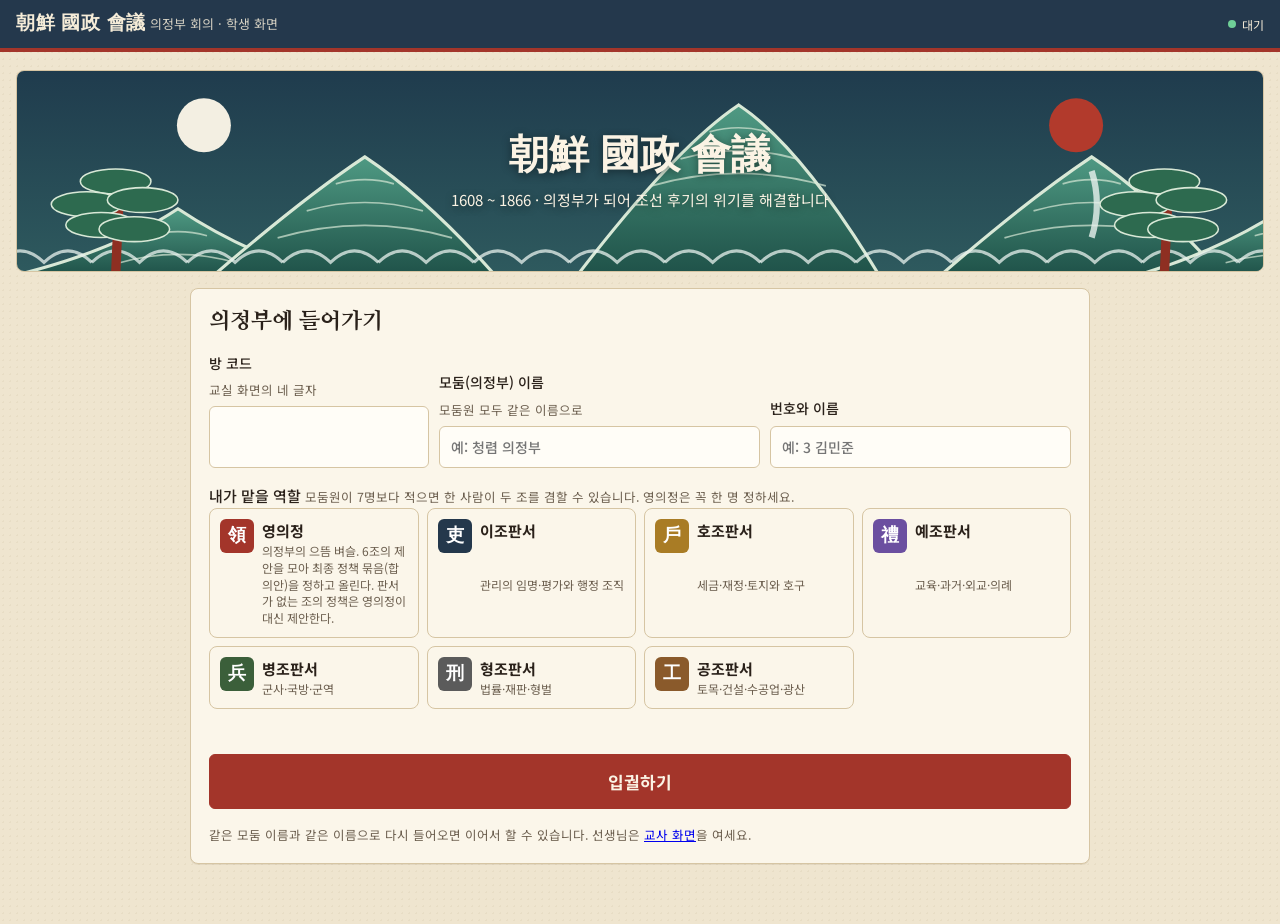
==== index.html @ bfc3daf4 "6조가 각자 정책 3개 중 하나를 고르고, 조 사이 시너지에 협력 보너스 - 사건마다 6조 × 3개 정책(126개), 조를 넘나드는 시너지·충돌 조합과 보너스 점수 - 정책 상세에" ====
<!DOCTYPE html>
<html lang="ko">
<head>
<meta charset="utf-8">
<meta name="viewport" content="width=device-width, initial-scale=1">
<title>조선 국정 회의 · 의정부</title>
<link rel="preconnect" href="https://fonts.googleapis.com">
<link rel="preconnect" href="https://fonts.gstatic.com" crossorigin>
<link href="https://fonts.googleapis.com/css2?family=Nanum+Myeongjo:wght@700;800&family=Noto+Sans+KR:wght@400;500;700&display=swap" rel="stylesheet">
<link rel="icon" href="data:,">
<link rel="stylesheet" href="style.css">
<style>
.play{display:grid; grid-template-columns:1fr 340px; gap:16px; align-items:start}
.side{display:flex; flex-direction:column; gap:14px}
.mykd{max-width:520px}
@media (max-width:980px){ .play{grid-template-columns:1fr} }
</style>
</head>
<body>
<header class="top"><div class="top-in"><div><b>朝鮮 國政 會議</b> <span class="sub">의정부 회의 · 학생 화면</span></div><div class="row"><span class="sub" id="who"></span><span class="conn" id="conn"><i></i> 대기</span></div></div></header>
<main id="app"></main>
<script src="config.js"></script>
<script src="scenarios.js"></script>
<script src="core.js"></script>
<script src="art.js"></script>
<script src="scenes.js"></script>
<script src="anim.js"></script>
<script src="infographic.js"></script>
<script src="common.js"></script>
<script src="server/server.gs.js"></script>
<script src="demo.js"></script>
<script>
const KEY='joseon-ui-v3', MIN_WHY=30, MIN_PWHY=15, MIN_REF=40;
const $app=document.getElementById('app');
let L=load(), room=null, ver=0, shown='', editing=false, timer=null, joinRoles=[];
function load(){ try{ return JSON.parse(localStorage.getItem(KEY))||{}; }catch(e){ return {}; } }
function save(){ try{ localStorage.setItem(KEY, JSON.stringify(L)); }catch(e){} }
function me(){ return room && room.teams.find(t=>t.id===L.teamId); }
function mine(){ const t=me(); return t && t.members.find(m=>m.id===L.memberId); }
function v(id){ const e=document.getElementById(id); return e?e.value:''; }
function fail(m, id){ const e=document.getElementById(id||'err'); if(e){ e.textContent=m; e.scrollIntoView({block:'center'}); } }
function uHasRole(t, r){ return t.members.some(m=>m.roles.includes(r)); }
function uCanPropose(pid){ const t=me(), m=mine(), d=pid.charAt(0); return m.roles.includes(d) || (m.roles.includes('yeong') && !uHasRole(t,d)); }
function uCanDecide(){ const t=me(), m=mine(); return m.roles.includes('yeong') || !uHasRole(t,'yeong'); }
function props(){ return (room&&room.myProps)||{}; }

/* ---------- 실시간 갱신 ---------- */
function poll(){
  clearTimeout(timer);
  if(!L.code||!L.teamId) return;
  API.state(L.code, ver, L.teamId).then(j=>{
    setConn(true);
    if(!j.ok){ if(/찾을 수 없/.test(j.error||'')){ L={}; save(); room=null; render(); } return; }
    if(j.same) return;
    room=j.room; ver=room.ver;
    if(!me()||!mine()){ L.teamId=null; save(); room=null; render(); return; }
    render();
  }).catch(()=>setConn(false)).finally(()=>{ timer=setTimeout(poll, 2500); });
}
function key(){ const t=me(), m=mine(); return [room.phase, room.turn, room.mySub?1:0, m.final?1:0, editing?1:0, m.roles.join('')].join(':'); }
function render(){
  if(!room){ shown=''; return vJoin(); }
  const t=me(), m=mine();
  document.getElementById('who').textContent = t.name+' 의정부 · '+m.name+' ('+m.roles.map(r=>roleById(r).name).join('·')+') · 방 '+room.code;
  const k=key();
  if(k===shown){ liveUpdate(); return; }
  shown=k;
  ({lobby:vLobby, deciding:vDecide, revealed:vReveal, ended:vEnd})[room.phase]();
  window.scrollTo(0,0);
  if(room.phase==='deciding') surAlert();
}
function liveUpdate(){
  const set=(id,h)=>{ const e=document.getElementById(id); if(e) e.innerHTML=h; };
  if(room.phase!=='revealed') set('live', othersHTML());
  set('mem', membersHTML());
  set('subst', subStatus());
  if(room.phase==='deciding'){ set('pols', polsHTML()); set('plist', propListHTML()); set('pack', packHTML()); updPreview(); set('surbox', surBoxHTML()); surAlert(); }
}
/* 돌발 이벤트: 처음 일어난 순간 팝업, 이후 사건 카드 아래에 대응 상자 */
function curSur(){ return room && room.phase==='deciding' && room.sur && room.sur.id ? surpriseById(room.sur.id) : null; }
function surBoxHTML(){
  const S=curSur(); if(!S) return '';
  const mine=room.mySresp, dec=uCanDecide(), o=mine&&S.options.find(x=>x.id===mine);
  return surpriseCardHTML(S,{pick:dec, chosen:mine, foot:`<p class="small" style="margin:8px 0 0">${o?'<b style="color:var(--jade)">대응 결정: '+esc(o.label)+'</b>'+(dec?' · 결과 공개 전까지 바꿀 수 있습니다.':''):dec?'<b style="color:var(--bad)">영의정이 대응을 고르세요.</b> 고르지 않으면 결과 공개 때 더 큰 피해를 입습니다.':'영의정이 대응을 정합니다. 의견을 말로 전하세요.'}</p>`});
}
function surAlert(){
  const S=curSur(); if(!S) return;
  const k=room.code+':'+room.turn; if(L.surSeen===k) return;
  L.surSeen=k; save();
  openModal(`<div class="mh"><div><small>急報</small><h2>돌발 이벤트!</h2></div><button class="x" data-close aria-label="닫기">✕</button></div>
    <div class="mbody surpop">${surpriseCardHTML(S,{pick:uCanDecide(), chosen:room.mySresp, big:true})}</div><div class="mf"><button class="btn" data-close>닫고 회의 계속하기</button></div>`);
}
function othersHTML(){ return '<div class="teams">'+room.teams.map(t=>teamCard(room,t,{me:t.id===L.teamId})).join('')+'</div>'; }
function subStatus(){ const n=room.teams.filter(t=>t.submitted).length; return `<span class="pill ${n===room.teams.length?'good':'navy'}">결정 상신 ${n}/${room.teams.length} 의정부</span>`; }
function membersHTML(){
  const t=me(), vac=ROLES.filter(r=>r.id!=='yeong'&&!uHasRole(t,r.id));
  return `<div class="stack" style="gap:6px">${t.members.map(m=>`<div class="mrow2 ${m.id===L.memberId?'me':''}">${memberLine(m)}</div>`).join('')}</div>
    ${!uHasRole(t,'yeong')?'<p class="note" style="margin:8px 0 0">영의정이 없습니다. 의정부 결정은 모둠원 누구나 상신할 수 있습니다.</p>':''}
    ${vac.length?`<p class="small muted" style="margin:8px 0 0">판서가 없는 조: ${vac.map(r=>r.dept).join(', ')} → 영의정이 대신 제안합니다.</p>`:''}`;
}
function rolePickHTML(sel, taken){
  return '<div class="rolepick">'+ROLES.map(r=>{ const tk=taken&&taken[r.id]; return `<label class="rp ${tk?'taken':''}"><input type="checkbox" value="${r.id}" data-role ${sel.includes(r.id)?'checked':''} ${tk?'disabled':''}><span><i class="r-${r.id}">${r.icon}</i><b>${r.name}</b><small>${tk?esc(tk)+' 학생이 맡음':esc(r.duty)}</small></span></label>`; }).join('')+'</div>';
}

/* ---------- 참가 ---------- */
function vJoin(){
  document.getElementById('who').textContent='';
  const q=new URLSearchParams(location.search).get('room')||'';
  joinRoles=L.roles||[];
  $app.innerHTML=`<div class="stack">
    <div class="banner">${bannerSVG(200)}<div class="over"><h1>朝鮮 國政 會議</h1><p>${ERA.period} · 의정부가 되어 조선 후기의 위기를 해결합니다</p></div></div>
    ${DEMO?'<div class="note" style="max-width:900px;margin:0 auto;width:100%"><b>체험 모드</b> · 먼저 <a href="host.html?demo=1" target="_blank" rel="noopener">교사 화면</a>을 새 탭에서 열어 방을 만든 뒤, 그 방 코드로 들어오세요. 같은 브라우저 안에서만 동작합니다.</div>':''}
    <form class="card stack" id="join" style="max-width:900px; margin:0 auto; width:100%" novalidate>
      <h2 style="font-size:22px">의정부에 들어가기</h2>
      <div class="row" style="align-items:flex-end">
        <label class="f" for="code" style="flex:0 1 220px">방 코드 <span class="hint">교실 화면의 네 글자</span><input type="text" id="code" value="${esc(L.code||q)}" maxlength="4" autocomplete="off" style="font-size:26px; letter-spacing:.3em; text-transform:uppercase; font-family:var(--display); font-weight:800"></label>
        <label class="f" for="team" style="flex:1 1 200px">모둠(의정부) 이름 <span class="hint">모둠원 모두 같은 이름으로</span><input type="text" id="team" value="${esc(L.teamName||'')}" maxlength="20" placeholder="예: 청렴 의정부" autocomplete="off"></label>
        <label class="f" for="nm" style="flex:1 1 180px">번호와 이름<input type="text" id="nm" value="${esc(L.name||'')}" maxlength="20" placeholder="예: 3 김민준" autocomplete="off"></label></div>
      <div class="f"><b style="font-weight:500">내가 맡을 역할 <span class="hint">모둠원이 7명보다 적으면 한 사람이 두 조를 겸할 수 있습니다. 영의정은 꼭 한 명 정하세요.</span></b>${rolePickHTML(joinRoles)}</div>
      <div class="err" id="err"></div>
      <button class="btn primary big" type="submit">입궐하기</button>
      <p class="hint" style="margin:0">같은 모둠 이름과 같은 이름으로 다시 들어오면 이어서 할 수 있습니다. 선생님은 <a href="host.html">교사 화면</a>을 여세요.</p>
    </form></div>`;
}

/* ---------- 대기실 ---------- */
function vLobby(){
  const t=me(), m=mine(), taken={};
  t.members.forEach(x=>{ if(x.id!==m.id) x.roles.forEach(r=>taken[r]=x.name); });
  $app.innerHTML=`<div class="stack">
    <div class="banner">${bannerSVG(170)}<div class="over"><div class="eyebrow" style="color:#f3d9a0">${ERA.period}</div><h1>${esc(ERA.title)}</h1></div></div>
    <div class="play"><div class="stack">
      <div class="card stack"><div class="row between"><h2 style="font-size:20px">우리가 맡은 나라</h2><span class="pill navy">선생님이 첫 사건을 열 때까지 기다리세요</span></div>
        <p style="margin:0; font-size:16px; line-height:1.8">${esc(ERA.lead)}</p>
        <div class="mykd">${kingdomSVG(t.st)}</div></div>
      <div class="card stack"><h3 style="font-size:18px">회의 방식</h3>
        <ol style="margin:0; padding-left:20px; line-height:1.9">
          <li>사건이 열리면 각 판서는 <b>자기 조의 정책 3개 중 하나</b>를 고릅니다. 고를 때 <b>근거</b>와 <b>비슷한 현대 정책</b>을 씁니다.</li>
          <li>여러 조의 정책이 맞물리면 <b>시너지</b>가 나서 <b>협력 보너스 점수</b>를 받고, 서로 부딪히면 점수를 잃습니다. 🔗 표시를 보고 다른 조와 상의하세요.</li>
          <li>영의정은 6조의 결정을 살피고 근거를 써서 <b>상신</b>합니다. 6조가 모두 정책을 내면 전원 참여 보너스가 있습니다.</li>
          <li>몇 해 뒤에 나타나는 효과와 회의 중 갑자기 일어나는 <b>돌발 이벤트</b>도 있습니다.</li>
          <li>결과가 공개되면 실제 역사에서 시행한 정책과, 우리가 쓴 현대 정책에 대한 해설을 비교합니다.</li></ol></div>
      <div class="card stack"><h3 style="font-size:18px">내 역할 바꾸기 <span class="small muted" style="font-family:var(--body)">첫 사건 전까지</span></h3>
        ${rolePickHTML(m.roles, taken)}<div class="row"><button class="btn jade" data-act="roles">역할 저장</button><span class="small" id="rs"></span></div></div>
    </div>
    <div class="side"><div class="card"><h3 style="font-size:16px;margin-bottom:8px">우리 의정부 · ${esc(t.name)}</h3><div id="mem">${membersHTML()}</div></div><div class="card">${gaugesHTML(t.st)}</div></div></div>
    <div class="card stack"><h3 style="font-size:18px">입궐한 의정부</h3><div id="live">${othersHTML()}</div></div></div>`;
}

/* ---------- 결정 ---------- */
function draft(){
  if(!L.draft || L.draft.turn!==room.turn || L.draft.code!==room.code) L.draft={code:room.code, turn:room.turn, adopt:[], why:''};
  L.draft.adopt=Object.keys(props());   // 각 조가 고른 정책 = 의정부의 결정
  return L.draft;
}
function headHTML(){
  const turn=curTurn(room);
  return `<div class="row between" style="margin-bottom:12px"><div class="steps">${ERA.turns.map((_,i)=>`<i class="${i<room.turn?'d':i===room.turn?'n':''}"></i>`).join('')}</div><span id="subst">${subStatus()}</span></div>
    <div class="card evscene">${eventScene(turn.art, turn.war)}<div><div class="yr">${turn.year}년 · ${esc(turn.reign)} · 사건 ${room.turn+1}/${ERA.turns.length}</div><h2>${esc(turn.title)}</h2><p>${esc(turn.text)}</p>${turn.war?'<p style="margin-top:8px"><span class="pill bad">전쟁 · 쌓아 둔 국방력이 피해를 좌우합니다</span></p>':''}</div></div>
    <div id="surbox" style="margin-top:12px">${surBoxHTML()}</div>`;
}
function polState(pid){ return props()[pid]?'adopt':''; }
function chosenOf(dept){ return Object.keys(props()).find(x=>x.charAt(0)===dept); }
function polsHTML(){
  const turn=curTurn(room), P=props();
  const groups=ROLES.filter(r=>r.id!=='yeong').map(r=>({r, list:turn.policies.filter(p=>p.id.charAt(0)===r.id)})).filter(g=>g.list.length);
  return groups.map(g=>`<div class="dept ${uCanPropose(g.list[0].id)?'mine':''}"><div class="dh"><i class="r-${g.r.id}">${g.r.icon}</i><b>${g.r.dept}</b><span class="small muted">${esc(g.r.duty)}</span>${uCanPropose(g.list[0].id)?'<span class="pill jade">내가 고름</span>':''}${chosenOf(g.r.id)?'':'<span class="pill">아직 고르지 않음</span>'}</div>
    <div class="pols">${g.list.map(p=>policyHTML(turn,p,{state:polState(p.id), by:P[p.id]&&P[p.id].name})).join('')}</div></div>`).join('');
}
function propListHTML(){
  const turn=curTurn(room), P=props(), ids=Object.keys(P);
  if(!ids.length) return '<p class="muted small" style="margin:0">아직 고른 조가 없습니다. 판서는 자기 조의 정책 3개 중 하나를 눌러 고르세요.</p>';
  return ids.map(id=>{ const p=policyOf(turn,id), pr=P[id]; return `<div class="prop"><div class="row between"><b>${esc(p.name)}</b><span class="small muted">${esc(pr.name)} · ${esc(pr.role)}</span></div>
    <p>${esc(pr.why)}</p><p class="small"><b>비슷한 현대 정책</b> ${esc(pr.modern)}</p></div>`; }).join('');
}
function packHTML(){
  const turn=curTurn(room), P=props();
  const rows=ROLES.filter(r=>r.id!=='yeong').map(r=>{ const id=chosenOf(r.id), p=id&&policyOf(turn,id), hint=id?synergyPartners(turn,id):[];
    return `<div class="slot ${id?'on':''}"><i class="r-${r.id}">${r.icon}</i><b>${r.dept}</b><span>${id?esc(p.name):'보류(아직 고르지 않음)'}</span>${id?`<em class="small muted">${esc(P[id].name)}</em>`:''}${hint.length?`<span class="hintsyn" title="이 정책은 이 조들과 손발이 맞으면 시너지가 날 수 있습니다">🔗 ${hint.join('·')}</span>`:''}</div>`; }).join('');
  const n=Object.keys(P).length;
  return `<div class="slots">${rows}</div>
    <div class="small" style="margin-top:6px"><b>${n}/6</b> 조 결정${n===6?' · <b style="color:var(--jade)">6조 전원 참여 보너스 +'+FULL_BONUS+'</b>':''} · 예상 방향 ${effList(packEffect(turn,Object.keys(P)))||'-'}</div>
    <p class="hint" style="margin:4px 0 0">🔗는 그 정책과 시너지가 날 수 있는 조입니다. 어떤 정책끼리 맞물리는지는 결과 공개 때 드러납니다. 시너지가 나면 <b>협력 보너스 점수</b>를 받고, 서로 부딪히면 점수를 잃습니다.</p>`;
}
function vDecide(){
  const t=me(), turn=curTurn(room);
  if(room.mySub && !editing){
    const s=room.mySub;
    $app.innerHTML=`${headHTML()}<div class="play" style="margin-top:16px"><div class="stack">
      <div class="card stack" style="text-align:center; align-items:center"><span class="stamp pop" style="position:static; transform:rotate(-6deg); font-size:26px; padding:6px 18px">裁可</span>
        <h2 style="font-size:22px">의정부의 결정을 상신했습니다</h2>
        <div class="chips" style="justify-content:center">${s.adopt.map(a=>`<span class="cchip">${esc(policyOf(turn,a.id).name)}</span>`).join('')}</div>
        <p class="small muted" style="margin:0; max-width:60ch">${esc(s.why)}</p><p class="small muted" style="margin:0">상신: ${esc(s.by)} · 판서가 정책을 바꾸면 영의정이 다시 상신해야 합니다.</p>
        ${uCanDecide()?'<button class="btn" data-act="edit">결정 고치기</button>':''}</div>
      <div class="card stack"><h3 style="font-size:17px">우리 의정부의 제안</h3><div id="plist">${propListHTML()}</div></div>
      <div class="card"><h3 style="font-size:17px; margin-bottom:10px">다른 의정부</h3><div id="live">${othersHTML()}</div></div></div>
      <div class="side"><div class="card">${kingdomSVG(t.st)}<div style="margin-top:10px">${gaugesHTML(t.st)}</div></div><div class="card"><h3 style="font-size:16px;margin-bottom:8px">우리 의정부</h3><div id="mem">${membersHTML()}</div></div></div></div>`;
    return;
  }
  const d=draft();
  $app.innerHTML=`${headHTML()}
  <div class="card stack" style="margin-top:14px"><div class="row between"><h3 style="font-size:19px">6조의 정책</h3><span class="small muted">각 조는 정책 3개 중 하나를 고릅니다 · 정책을 누르면 자세히 볼 수 있습니다 · ▲▼는 즉시 효과의 방향</span></div>
    <div id="pols">${polsHTML()}</div></div>
  <div class="play" style="margin-top:14px"><div class="stack">
    ${uCanDecide()?`<form class="card stack yeong" id="act" novalidate><h3 style="font-size:19px"><i class="r-yeong rico">領</i> 6조의 결정 · 영의정 상신</h3>
      <div id="pack">${packHTML()}</div>
      <label class="f" for="why">의정부 결정 근거 <span class="hint">6조의 정책이 어떻게 서로 맞물리는지, 무엇을 얻고 무엇을 감수하는지 (${MIN_WHY}자 이상)</span><textarea id="why" maxlength="400">${esc(d.why)}</textarea><span class="hint" id="cnt">${d.why.trim().length}자</span></label>
      <div class="err" id="err"></div><button class="btn primary big" type="submit">의정부 결정 상신</button></form>`
      :`<div class="card stack"><h3 style="font-size:17px">6조의 결정</h3><div id="pack">${packHTML()}</div><p class="small muted" style="margin:0">모든 조가 고르면 영의정이 상신합니다.</p></div>`}
    <div class="card stack"><h3 style="font-size:17px">각 조가 고른 정책과 근거</h3><div id="plist">${propListHTML()}</div></div>
    <div class="card"><h3 style="font-size:17px; margin-bottom:10px">다른 의정부</h3><div id="live">${othersHTML()}</div></div></div>
  <div class="side">
    <div class="card"><h3 style="font-size:16px; margin-bottom:8px">우리 나라</h3>${kingdomSVG(t.st)}<div style="margin-top:10px" id="gg">${gaugesHTML(t.st, uCanDecide()?packEffect(turn,Object.keys(props())):null)}</div>
      ${uCanDecide()?'<p class="hint" style="margin:8px 0 0">빗금과 ▲▼는 6조 결정의 즉시 효과 방향입니다(크기·시너지·지연 효과는 숨김).</p>':''}</div>
    <div class="card"><h3 style="font-size:16px;margin-bottom:8px">우리 의정부</h3><div id="mem">${membersHTML()}</div></div></div></div>`;
}
function updPreview(){ const gg=document.getElementById('gg'); if(gg&&uCanDecide()) gg.innerHTML=gaugesHTML(me().st, packEffect(curTurn(room),Object.keys(props()))); }
function polModal(pid){
  const turn=curTurn(room), p=policyOf(turn,pid), d=deptOf(pid), pr=props()[pid], m=mine();
  const mineProp=pr&&pr.by===m.id, can=uCanPropose(pid)&&(!pr||mineProp), dec=uCanDecide();
  const other=chosenOf(pid.charAt(0)), partners=synergyPartners(turn,pid);
  let body='', foot='';
  if(pr && !mineProp) body=`<div class="sec2"><h4>${esc(pr.name)} 학생(${esc(pr.role)})의 제안</h4><p>${esc(pr.why)}</p><p><b>비슷한 현대 정책</b> ${esc(pr.modern)}</p></div>`;
  if(can){
    body+=`<form class="stack" id="pform" novalidate style="gap:10px">
      <label class="f" for="pwhy">제안 근거 <span class="hint">이 사건에 왜 이 정책이 필요한지, 부작용은 무엇인지 (${MIN_PWHY}자 이상)</span><textarea id="pwhy" maxlength="250" style="min-height:90px">${esc(pr?pr.why:(L.pd&&L.pd[pid]&&L.pd[pid].why)||'')}</textarea></label>
      <label class="f" for="pmod">비슷한 현대 정책 <span class="hint">오늘날의 어떤 정책·제도와 닮았나요? 통합사회에서 배운 개념을 떠올려 보세요</span><input type="text" id="pmod" maxlength="80" value="${esc(pr?pr.modern:(L.pd&&L.pd[pid]&&L.pd[pid].modern)||'')}" placeholder="예: 누진세, 규제 완화, 국민 청원"></label>
      <div class="err" id="perr"></div></form>`;
    if(other&&other!==pid) body=`<p class="note" style="margin:0 0 8px">지금 ${esc(d.dept)}는 「${esc(policyOf(turn,other).name)}」을(를) 골랐습니다. 이 정책으로 정하면 바뀝니다.</p>`+body;
    foot=(mineProp?'<button class="btn" data-unprop="'+pid+'">선택 취소(보류)</button>':'<button class="btn" data-close>닫기</button>')+`<button class="btn primary" data-prop="${pid}">${mineProp?'근거 고치기':'우리 조 정책으로 정하기'}</button>`;
  } else {
    if(!pr) body+=`<p class="note" style="margin:0">${esc(josa(d.name,'이가'))+' 고르는 정책입니다.'+(uHasRole(me(),d.id)?' 의견이 있으면 말로 전하세요.':' 판서가 없으면 영의정이 대신 고릅니다.')}</p>`;
    foot='<button class="btn" data-close>닫기</button>';
  }
  if(dec && pr && !mineProp) foot=`<button class="btn" data-unprop="${pid}" style="margin-right:auto">다시 생각해 보라고 돌려보내기</button>`+foot;
  openModal(`<div class="mh"><div><small><i class="dico r-${d.id}">${d.icon}</i> ${esc(d.dept)} 정책</small><h2>${esc(p.name)}</h2></div><button class="x" data-close aria-label="닫기">✕</button></div>
    <div class="mbody"><div class="sec2"><h4>어떤 정책인가요</h4><p>${esc(p.desc)}</p></div>
      <div class="sec2"><h4>예상되는 즉시 효과</h4><div class="tags">${effList(p.eff)}${p.later?'<span class="tag">몇 해 뒤 추가 효과 있음</span>':''}</div><p class="hint" style="margin-top:4px">방향만 공개됩니다.</p></div>
      ${partners.length?`<div class="sec2"><h4>🔗 시너지 가능성</h4><p>이 정책은 <b>${partners.map(esc).join('·')}</b>의 정책과 손발이 맞으면 시너지가 날 수 있습니다. 해당 조의 판서와 상의해 보세요.</p></div>`:''}
      ${body}</div><div class="mf">${foot}</div>`);
}

/* ---------- 결과 공개 ---------- */
function vReveal(){
  const t=me(), turn=curTurn(room), l=t.log.find(x=>x.t===room.turn);
  const prev=prevStats(t), r=rankOf(room,t.id);
  const notes = l ? l.notes.map((n,i)=>`<div class="note ${n.type}" data-at="${3000+i*350}">${n.type==='later'?'뒤늦게 나타난 효과: ':n.type==='combo'?'정책 조합 효과: ':n.type==='clash'?'정책 충돌: ':''}${esc(n.text)}</div>`).join('') : '';
  const at=3400+(l?l.notes.length:0)*350;
  const mods = l&&l.adopt.length ? `<div class="card stack"><h3 style="font-size:18px">우리가 시행한 정책과 현대 정책</h3><p class="small muted" style="margin:0">왼쪽은 우리 의정부가 쓴 비슷한 현대 정책, 오른쪽은 해설입니다. 같은 점과 다른 점을 찾아보세요.</p>
    ${l.adopt.map((a,i)=>modernHTML(turn,a,{at:at+i*300})).join('')}</div>` : '';
  const tRank=at+300*(l?l.adopt.length:0)+600, tDist=tRank+3600, tReal=tDist+1500;
  const rec = l ? (l.adopt.length ? `${turn.year}년(${esc(turn.reign)}), 「${esc(turn.title)}」에 대하여 ${esc(t.name)} 의정부는 <b>${l.adopt.map(a=>esc(policyOf(turn,a.id).name)).join(', ')}</b>을(를) 함께 시행하였다.`
    : `${turn.year}년, 「${esc(turn.title)}」에 대하여 ${esc(t.name)} 의정부는 끝내 <b>아무 정책도 내지 못하였다</b>.`) : '';
  $app.innerHTML=`<div class="stack" id="rv"><button class="skip" data-act="skip">건너뛰기 ▶▶</button>
    <div class="card stack"><div class="row between"><div class="eyebrow">${turn.year}년 실록</div><span class="pill navy" data-at="${tRank}">현재 ${r}위 · ${t.score}점</span></div>
      ${l?`<div class="rec" data-at="0" data-fx="type">${rec}</div>
      <div class="deltas">${SKEYS.map((k,i)=>`<div class="dl" data-at="${1700+i*160}" data-fx="count" data-to="${l.delta[k]}"><div class="k">${STATS[k].name}</div><div class="n z">±0</div><div class="small muted num">${Math.round(t.st[k])}</div></div>`).join('')}</div>
      ${notes}`:'<p class="muted">이번 사건에는 참여하지 않았습니다.</p>'}</div>
    <div class="play"><div class="card stack"><h3 style="font-size:17px">우리 나라의 변화</h3>
        <div class="kgrid"><div class="kswap" data-at="2300" data-fx="swap"><div class="k-old">${kingdomSVG(prev)}</div><div class="k-new">${kingdomSVG(t.st)}</div></div>
        <div data-at="2300" data-fx="bars">${gaugesFromTo(prev, t.st)}</div></div></div>
      <div class="side"><div class="card"><h3 style="font-size:16px; margin-bottom:10px">순위</h3><div data-at="${tRank}" data-fx="rank">${lbAnimHTML(room,t.id,room.turn)}</div></div></div></div>
    <div class="card stack" data-at="${at}"><h3 style="font-size:18px">6조의 협력 성적</h3>${myBonusHTML(turn, l)}${synergyHTML(room, room.turn, t.id)}</div>
    <div class="card">${infographicHTML(room, room.turn, t.id, {at:tRank+400})}</div>
    ${mods}
    <div class="card stack"><h3 style="font-size:18px">의정부들의 선택과 실제 역사</h3>
      <div data-at="${tDist}" data-fx="chips">${distAnimHTML(room, room.turn, t.id)}</div>
      ${realFlipHTML(turn, l?l.matches:0, tReal, false)}</div>
    <div class="card"><h3 style="font-size:17px; margin-bottom:10px">각 나라의 모습</h3><div id="live">${othersHTML()}</div>
      <p class="small muted" style="margin:10px 0 0">${room.turn+1>=ERA.turns.length?'선생님이 최종 결과를 열면 회의가 마무리됩니다.':'선생님이 다음 사건을 열 때까지 결과를 함께 살펴보세요.'}</p></div></div>`;
  runStages(document.getElementById('rv'));
}

/* ---------- 최종 ---------- */
function reportText(){
  const t=me(), m=mine(), R=[];
  R.push('[조선 국정 회의 · 의정부 보고서]'); R.push('방: '+room.code+' / 의정부: '+t.name+' / 이름: '+m.name+' ('+m.roles.map(x=>roleById(x).name).join('·')+')');
  R.push('점수: '+t.score+'점 ('+rankOf(room,t.id)+'위/'+room.teams.length+') / 실제 역사와 같은 정책: '+t.matches+'개');
  R.push('최종 지표: '+SKEYS.map(k=>STATS[k].name+' '+Math.round(t.st[k])).join(', '));
  R.push(''); R.push('■ 사건별 시행 정책');
  t.log.forEach(l=>{ const turn=ERA.turns[l.t]; R.push(l.year+'년 '+turn.title+' | 우리: '+(l.adopt.map(a=>policyOf(turn,a.id).name).join(', ')||'없음')+' | 실제: '+turn.real.ids.map(id=>policyOf(turn,id).name).join(', '));
    l.adopt.forEach(a=>R.push('   · '+policyOf(turn,a.id).name+' ≒ (우리) '+a.modern+' / (해설) '+policyOf(turn,a.id).modern.name)); });
  R.push(''); R.push('■ 성찰'); R.push('1) '+(L.ref&&L.ref.a||'')); R.push('2) '+(L.ref&&L.ref.b||'')); R.push('3) '+(L.ref&&L.ref.c||''));
  return R.join('\n');
}
function vEnd(){
  const t=me(), m=mine(), r=rankOf(room,t.id); L.ref=L.ref||{a:'',b:'',c:''};
  const cmp=t.log.map(l=>{ const turn=ERA.turns[l.t]; return `<tr><td class="num">${l.year}</td><td>${esc(turn.title)}</td><td>${l.adopt.map(a=>`<span class="${turn.real.ids.includes(a.id)?'hit':''}">${esc(policyOf(turn,a.id).name)}</span>`).join(', ')||'<span class="muted">없음</span>'}</td><td>${turn.real.ids.map(id=>esc(policyOf(turn,id).name)).join(', ')}</td><td class="num">${l.matches}</td></tr>`; }).join('');
  const mods=t.log.flatMap(l=>l.adopt.filter(a=>a.by===m.name).map(a=>{ const turn=ERA.turns[l.t], p=policyOf(turn,a.id); return `<tr><td>${esc(p.name)}</td><td>${esc(a.modern)}</td><td>${esc(p.modern.name)}</td></tr>`; })).join('');
  $app.innerHTML=`<div class="stack">
    <div class="banner">${bannerSVG(150)}<div class="over"><div class="eyebrow" style="color:#f3d9a0">${ERA.period} 회의 종료</div><h1>${esc(t.name)} 의정부 · ${r}위 · ${t.score}점</h1></div></div>
    <div class="play"><div class="stack">
      <div class="card stack">${t.lateNotes.length?`<div class="note">후대에 나타난 효과: ${t.lateNotes.map(esc).join(' ')}</div>`:''}
        <div class="mykd">${kingdomSVG(t.st)}</div>
        <h3 style="font-size:16px">우리 의정부의 정책과 실제 역사 (같은 정책 ${t.matches}개)</h3>
        <div class="tw"><table class="t"><thead><tr><th>연도</th><th>사건</th><th>우리 의정부</th><th>실제 역사</th><th>일치</th></tr></thead><tbody>${cmp}</tbody></table></div>
        ${mods?`<h3 style="font-size:16px">내가 제안해 시행된 정책과 현대 정책</h3><div class="tw"><table class="t"><thead><tr><th>조선의 정책</th><th>내가 쓴 현대 정책</th><th>해설</th></tr></thead><tbody>${mods}</tbody></table></div>`:''}</div>
      ${m.final?`<div class="card stack"><h3 style="font-size:18px">제출 완료</h3><p class="small muted" style="margin:0">성찰이 선생님께 제출되었습니다.</p>
        <div class="row"><button class="btn" data-act="copy">보고서 텍스트 복사</button><span class="small" id="copied" role="status"></span></div><textarea class="copybox" id="copybox" readonly hidden>${esc(reportText())}</textarea></div>`
      :`<form class="card stack" id="fin" novalidate><h3 style="font-size:18px">나의 성찰 <span class="small muted" style="font-family:var(--body)">각자 씁니다</span></h3>
        <label class="f" for="r1">1. 내가 맡은 조(영의정은 의정부 전체)의 결정 가운데 가장 중요했던 것은 무엇인가요? 그 결과를 실제 역사와 비교해 보세요. <span class="hint">${MIN_REF}자 이상</span><textarea id="r1">${esc(L.ref.a)}</textarea></label>
        <label class="f" for="r2">2. 우리가 시행한 조선의 정책 하나를 골라, 비슷한 현대 정책과 같은 점과 다른 점을 설명해 보세요. <span class="hint">${MIN_REF}자 이상</span><textarea id="r2">${esc(L.ref.b)}</textarea></label>
        <label class="f" for="r3">3. 의정부 회의에서 의견이 갈렸던 순간은 언제였고, 어떻게 합의했나요? <span class="hint">${MIN_REF}자 이상</span><textarea id="r3">${esc(L.ref.c)}</textarea></label>
        <div class="err" id="err"></div><button class="btn primary big" type="submit">선생님께 제출하기</button></form>`}
    </div>
    <div class="side"><div class="card">${gaugesHTML(t.st)}</div><div class="card"><h3 style="font-size:16px; margin-bottom:10px">최종 순위</h3>${leaderboardHTML(room,t.id)}</div><div class="card"><h3 style="font-size:16px;margin-bottom:8px">우리 의정부</h3><div id="mem">${membersHTML()}</div></div></div></div>
    <div class="card"><h3 style="font-size:17px; margin-bottom:10px">각 나라의 최종 모습</h3><div id="live">${othersHTML()}</div></div></div>`;
}

/* ---------- 이벤트 ---------- */
function rolesChecked(scope){ return Array.from((scope||document).querySelectorAll('input[data-role]:checked')).map(x=>x.value); }
document.addEventListener('submit', e=>{
  e.preventDefault();
  const f=e.target, btn=f.querySelector('button[type=submit]');
  if(f.id==='join'){
    const code=v('code').trim().toUpperCase(), team=v('team').trim(), name=v('nm').trim(), roles=rolesChecked(f);
    if(code.length!==4) return fail('방 코드 네 글자를 입력하세요.');
    if(!team) return fail('모둠 이름을 입력하세요.'); if(!name) return fail('번호와 이름을 입력하세요.');
    if(!roles.length) return fail('맡을 역할을 하나 이상 고르세요.');
    btn.disabled=true;
    API.post({action:'join', code, team, name, roles}).then(j=>{
      if(!j.ok){ btn.disabled=false; return fail(j.error); }
      L={code, teamId:j.teamId, memberId:j.memberId, teamName:team, name, roles}; save(); ver=0; poll();
    }).catch(()=>{ btn.disabled=false; fail('서버에 연결하지 못했습니다. 인터넷 연결을 확인하세요.'); });
  }
  if(f.id==='act'){
    const d=L.draft; d.why=v('why'); save();
    if(!Object.keys(props()).length) return fail('정책을 고른 조가 아직 없습니다.');
    if(d.why.trim().length<MIN_WHY) return fail('의정부 결정 근거를 '+MIN_WHY+'자 이상 쓰세요. 지금 '+d.why.trim().length+'자입니다.');
    btn.disabled=true; btn.textContent='상신하는 중…';
    API.post({action:'submit', code:L.code, teamId:L.teamId, memberId:L.memberId, turn:room.turn, why:d.why.trim()}).then(j=>{
      if(!j.ok){ btn.disabled=false; btn.textContent='의정부 결정 상신'; return fail(j.error); }
      editing=false; ver=0; poll();
    }).catch(()=>{ btn.disabled=false; btn.textContent='의정부 결정 상신'; fail('전송하지 못했습니다. 다시 눌러 주세요.'); });
  }
  if(f.id==='fin'){
    L.ref={a:v('r1'),b:v('r2'),c:v('r3')}; save();
    if([L.ref.a,L.ref.b,L.ref.c].some(x=>x.trim().length<MIN_REF)) return fail('세 질문에 각각 '+MIN_REF+'자 이상 답하세요.');
    btn.disabled=true;
    API.post({action:'final', code:L.code, teamId:L.teamId, memberId:L.memberId, ref1:L.ref.a, ref2:L.ref.b, ref3:L.ref.c}).then(j=>{ if(!j.ok){ btn.disabled=false; return fail(j.error); } ver=0; poll(); })
      .catch(()=>{ btn.disabled=false; fail('전송하지 못했습니다. 다시 눌러 주세요.'); });
  }
});
document.addEventListener('input', e=>{
  if(e.target.id==='why' && L.draft){ L.draft.why=e.target.value; save(); const c=document.getElementById('cnt'); if(c) c.textContent=e.target.value.trim().length+'자'; }
  if((e.target.id==='pwhy'||e.target.id==='pmod')){ const pid=document.querySelector('[data-prop]'); if(!pid) return; const k=pid.dataset.prop; L.pd=L.pd||{}; L.pd[k]={why:v('pwhy'), modern:v('pmod')}; save(); }
});
function after(j, errId){ if(!j.ok){ fail(j.error, errId); return false; } ver=0; poll(); return true; }
document.addEventListener('click', e=>{
  const t=e.target.closest('[data-pol],[data-act],[data-prop],[data-unprop],[data-adopt],[data-unadopt],[data-sresp]'); if(!t||t.disabled) return;
  if(t.dataset.pol){ polModal(t.dataset.pol); return; }
  if(t.dataset.sresp){ const ch=t.dataset.sresp; document.querySelectorAll('[data-sresp]').forEach(b=>b.disabled=true);
    API.post({action:'respond', code:L.code, teamId:L.teamId, memberId:L.memberId, choice:ch}).then(j=>{ if(!j.ok){ alert(j.error); document.querySelectorAll('[data-sresp]').forEach(b=>b.disabled=false); return; } room.mySresp=ch; closeModal(); ver=0; poll(); }); return; }
  if(t.dataset.prop){ const pid=t.dataset.prop, why=v('pwhy').trim(), modern=v('pmod').trim();
    if(why.length<MIN_PWHY) return fail('제안 근거를 '+MIN_PWHY+'자 이상 쓰세요.','perr');
    if(modern.length<2) return fail('비슷한 현대 정책을 쓰세요.','perr');
    t.disabled=true; API.post({action:'propose', code:L.code, teamId:L.teamId, memberId:L.memberId, turn:room.turn, pid, why, modern})
      .then(j=>{ t.disabled=false; if(after(j,'perr')){ if(L.pd) delete L.pd[pid]; save(); closeModal(); } }).catch(()=>{ t.disabled=false; fail('전송하지 못했습니다.','perr'); }); return; }
  if(t.dataset.unprop){ const pid=t.dataset.unprop; t.disabled=true;
    API.post({action:'unpropose', code:L.code, teamId:L.teamId, memberId:L.memberId, turn:room.turn, pid}).then(j=>{ if(after(j,'perr')){ if(L.draft) L.draft.adopt=L.draft.adopt.filter(x=>x!==pid); save(); closeModal(); } else t.disabled=false; }); return; }
  const a=t.dataset.act;
  if(a==='skip'){ const rv=document.getElementById('rv'); if(rv) skipStages(rv); return; }
  if(a==='edit'){ t.disabled=true; API.post({action:'retract', code:L.code, teamId:L.teamId, memberId:L.memberId}).then(j=>{ if(j.ok){ const s=room.mySub; draft(); if(s){ L.draft.adopt=s.adopt.map(x=>x.id); L.draft.why=s.why; save(); } } after(j); }); return; }
  if(a==='roles'){ const roles=rolesChecked(t.closest('.card')), rs=document.getElementById('rs'); t.disabled=true;
    API.post({action:'roles', code:L.code, teamId:L.teamId, memberId:L.memberId, roles}).then(j=>{ t.disabled=false; rs.textContent=j.ok?'저장됨':j.error; if(j.ok){ L.roles=roles; save(); ver=0; poll(); } }).catch(()=>{ t.disabled=false; rs.textContent='저장 실패'; }); return; }
  if(a==='copy'){ const m=document.getElementById('copied'), fb=()=>{ const b=document.getElementById('copybox'); b.hidden=false; b.select(); m.textContent='상자 내용을 직접 복사하세요.'; };
    try{ navigator.clipboard.writeText(reportText()).then(()=>{ m.textContent='복사했습니다.'; }, fb); }catch(err){ fb(); } return; }
});
render(); poll();
</script>
</body>
</html>
---- style.css ----
/* 조선 국정 회의 공통 스타일 — 한지 바탕, 단청 빨강·청록, 먹색 */
:root{
  --paper:#efe5cf; --card:#fbf6ea; --ink:#2a211a; --muted:#6c5f4f; --line:#d6c5a3;
  --red:#a3352a; --red-soft:#f3dcd4; --navy:#24384c; --jade:#2f6b5e; --jade-soft:#dcebe4; --gold:#a97c25; --gold-soft:#f4e6c4;
  --good:#2c7a4c; --bad:#b0392d;
  --display:'Nanum Myeongjo','Batang',serif; --body:'Noto Sans KR','Apple SD Gothic Neo','Malgun Gothic',sans-serif;
  color-scheme:light;
}
*{box-sizing:border-box}
html,body{margin:0}
body{background:var(--paper); color:var(--ink); font-family:var(--body); font-size:15px; line-height:1.6;
  background-image:radial-gradient(rgba(120,90,40,.06) 1px, transparent 1px); background-size:7px 7px}
h1,h2,h3{font-family:var(--display); font-weight:800; margin:0; line-height:1.3; text-wrap:balance}
button,input,textarea,select{font:inherit; color:inherit}
:focus-visible{outline:2px solid var(--red); outline-offset:2px}
.num{font-variant-numeric:tabular-nums}
.top{background:var(--navy); color:#f5ecd8; border-bottom:4px solid var(--red); position:sticky; top:0; z-index:5}
.top-in{max-width:1280px; margin:0 auto; padding:9px 16px; display:flex; justify-content:space-between; align-items:center; gap:10px; flex-wrap:wrap}
.top b{font-family:var(--display); font-size:19px; letter-spacing:.04em}
.top .sub{font-size:13px; opacity:.85}
.conn{font-size:12px; display:inline-flex; align-items:center; gap:6px}
.conn i{width:8px; height:8px; border-radius:50%; background:#6fcf97; display:inline-block}
.conn.off i{background:#e57373}
main{max-width:1280px; margin:0 auto; padding:18px 16px 60px}
.card{background:var(--card); border:1px solid var(--line); border-radius:8px; padding:18px; box-shadow:0 1px 0 rgba(80,60,30,.08)}
.stack{display:flex; flex-direction:column; gap:16px}
.row{display:flex; gap:10px; align-items:center; flex-wrap:wrap}
.between{justify-content:space-between}
.muted{color:var(--muted)} .small{font-size:13px}
.eyebrow{font-size:12px; letter-spacing:.12em; color:var(--red); font-weight:700}
.btn{border:1px solid var(--line); background:var(--card); border-radius:6px; padding:9px 16px; cursor:pointer; font-weight:500}
.btn:hover{border-color:var(--red)}
.btn.primary{background:var(--red); border-color:var(--red); color:#fbf3e4; font-weight:700}
.btn.primary:hover{filter:brightness(1.08)}
.btn.jade{background:var(--jade); border-color:var(--jade); color:#f3efe2; font-weight:700}
.btn.big{padding:13px 24px; font-size:17px}
.btn:disabled{opacity:.45; cursor:not-allowed}
label.f{display:flex; flex-direction:column; gap:6px; font-weight:500; font-size:14px}
input[type=text],textarea{width:100%; border:1px solid var(--line); background:#fffdf7; border-radius:6px; padding:9px 11px}
textarea{min-height:88px; resize:vertical}
.hint{font-size:12.5px; color:var(--muted); font-weight:400}
.err{color:var(--bad); font-size:13px; min-height:1em}
.seal{display:inline-grid; place-items:center; width:30px; height:30px; border-radius:6px; background:var(--red); color:#fbf3e4; font-family:var(--display); font-weight:800; font-size:16px; flex:none}
.pill{display:inline-flex; gap:4px; align-items:center; font-size:12px; font-weight:700; padding:2px 9px; border-radius:99px; background:var(--gold-soft); color:var(--gold); white-space:nowrap}
.pill.good{background:var(--jade-soft); color:var(--good)} .pill.bad{background:var(--red-soft); color:var(--bad)} .pill.navy{background:#dfe5ec; color:var(--navy)}
.banner{border-radius:8px; overflow:hidden; border:1px solid var(--line); position:relative}
.banner .over{position:absolute; inset:0; display:flex; flex-direction:column; justify-content:center; align-items:center; text-align:center; color:#fbf3e4; text-shadow:0 2px 8px rgba(0,0,0,.45); padding:16px}
.banner .over h1{font-size:40px} .banner .over p{margin:6px 0 0; font-size:15px}
svg.kingdom{width:100%; height:auto; display:block; border-radius:6px; border:1px solid var(--line)}
svg.evart{width:100%; height:auto; display:block}

/* gauges */
.gauges{display:flex; flex-direction:column; gap:8px}
.gauge{display:grid; grid-template-columns:30px 1fr; gap:9px; align-items:center}
.gauge .t2{display:flex; justify-content:space-between; align-items:baseline; font-size:13.5px}
.gauge .v{font-weight:700; font-variant-numeric:tabular-nums}
.bar{position:relative; height:11px; background:#e6dabf; border-radius:3px; overflow:hidden}
.bar i{position:absolute; left:0; top:0; bottom:0; background:var(--navy); border-radius:3px; transition:width .6s}
.bar i.lo{background:var(--bad)}
.bar em{position:absolute; top:0; bottom:0; background:repeating-linear-gradient(45deg, var(--gold) 0 3px, transparent 3px 6px)}
.bar .danger{position:absolute; left:20%; top:-2px; bottom:-2px; border-left:1.5px dashed var(--bad); opacity:.6}
.pv{font-size:12px; font-weight:700; margin-left:6px; font-variant-numeric:tabular-nums}
.up{color:var(--good)} .dn{color:var(--bad)} .z{color:var(--muted)}
.minibars{display:grid; grid-template-columns:repeat(6,1fr); gap:4px}
.mb{font-size:10.5px; color:var(--muted); text-align:center; line-height:1.2}
.mb i{display:block; height:26px; background:#e6dabf; border-radius:2px; position:relative; overflow:hidden; margin-bottom:2px}
.mb i s{position:absolute; left:0; right:0; bottom:0; background:var(--navy); transition:height .6s} .mb i s.lo{background:var(--bad)}

/* team cards */
.teams{display:grid; grid-template-columns:repeat(auto-fill,minmax(230px,1fr)); gap:12px}
.tc{background:var(--card); border:1px solid var(--line); border-radius:8px; padding:10px; display:flex; flex-direction:column; gap:7px; position:relative}
.tc.me{border:2px solid var(--red); box-shadow:0 0 0 3px var(--red-soft)}
.tc .nm{display:flex; justify-content:space-between; align-items:baseline; gap:6px}
.tc .nm b{font-family:var(--display); font-size:17px}
.tc .sc{font-family:var(--display); font-weight:800; font-size:22px; color:var(--red)}
.tc .rk{position:absolute; top:-10px; left:-8px; width:28px; height:28px; border-radius:50%; background:var(--navy); color:#fff; display:grid; place-items:center; font-weight:700; font-size:13px; border:2px solid var(--card)}
.tc .rk.r1{background:var(--gold)} .tc .rk.r2{background:#7d8a96} .tc .rk.r3{background:#9a6a3c}
.stamp{position:absolute; top:44px; right:10px; transform:rotate(-12deg); border:3px solid var(--red); color:var(--red); font-family:var(--display); font-weight:800; padding:2px 8px; border-radius:6px; background:rgba(251,246,234,.85); font-size:15px}
.waiting{position:absolute; top:44px; right:10px; font-size:12px; background:rgba(251,246,234,.9); border:1px dashed var(--muted); color:var(--muted); padding:2px 8px; border-radius:6px}

/* event */
.event{display:grid; grid-template-columns:200px 1fr; gap:18px; align-items:center; border-left:6px solid var(--red)}
.event h2{font-size:28px; margin:2px 0 8px}
.event p{margin:0; font-size:16.5px; line-height:1.75; max-width:62ch}
.yr{font-family:var(--display); font-size:15px; color:var(--red); font-weight:800}
.steps{display:flex; gap:4px}
.steps i{width:24px; height:8px; background:var(--line); border-radius:2px}
.steps i.d{background:var(--navy)} .steps i.n{background:var(--red)}
.choices{display:grid; grid-template-columns:repeat(3,1fr); gap:10px}
.ch{display:flex; flex-direction:column; gap:6px; text-align:left; cursor:pointer; background:#fffdf7; border:1.5px solid var(--line); border-radius:8px; padding:12px 14px; position:relative}
.ch:hover{border-color:var(--red)}
.ch[aria-pressed="true"]{border-color:var(--red); background:var(--red-soft); box-shadow:inset 0 -4px 0 var(--red)}
.ch .lt{position:absolute; top:10px; right:12px; font-family:var(--display); font-weight:800; color:var(--line); font-size:22px}
.ch b{font-size:16px; padding-right:24px}
.ch span{font-size:13.5px; color:var(--muted)}
.tags{display:flex; gap:5px; flex-wrap:wrap}
.tag{font-size:12px; font-weight:700; padding:1px 7px; border-radius:4px; background:#efe6d0}
.tag.up{background:var(--jade-soft)} .tag.dn{background:var(--red-soft)}
.sl{display:flex; flex-direction:column; gap:2px}
.sl .h{display:flex; justify-content:space-between; align-items:baseline}
.sl .h b{font-size:14px} .sl .h span{font-weight:700; color:var(--red)}
.sl input[type=range]{width:100%; accent-color:var(--red); height:26px; margin:0; cursor:grab}
.ticks{display:flex; justify-content:space-between; font-size:11px; color:var(--muted)}
.budget{display:flex; height:14px; border-radius:3px; overflow:hidden; border:1px solid var(--line)}
.budget i{display:block; height:100%; transition:width .2s}

/* result */
.rec{font-family:var(--display); font-size:21px; line-height:1.7; border-left:6px solid var(--red); padding-left:16px}
.deltas{display:grid; grid-template-columns:repeat(6,1fr); gap:8px}
.dl{background:#fffdf7; border:1px solid var(--line); border-radius:6px; padding:8px; text-align:center}
.dl .k{font-size:12px; color:var(--muted)} .dl .n{font-size:22px; font-weight:700; font-variant-numeric:tabular-nums}
.note{padding:9px 12px; border-radius:6px; background:var(--gold-soft); font-size:14px}
.note.crisis{background:var(--red-soft); color:var(--bad); font-weight:700}
.note.war{background:#e4e8ee}
.ach{display:inline-flex; align-items:center; gap:8px; padding:7px 14px; border:2px solid var(--gold); border-radius:6px; background:var(--gold-soft); font-family:var(--display); font-weight:800; font-size:16px; color:#6e4f12}
.real{background:var(--jade-soft); border-radius:8px; padding:12px 14px; font-size:14.5px; border-left:5px solid var(--jade)}
.real b{color:var(--jade)}
.dist{display:grid; grid-template-columns:repeat(3,1fr); gap:10px}
.dc{border:1.5px solid var(--line); border-radius:8px; padding:10px; background:#fffdf7}
.dc.real{border-color:var(--jade); background:var(--jade-soft); padding:10px}
.dc h4{margin:0 0 6px; font-size:14.5px} .dc .cnt{font-family:var(--display); font-size:26px; font-weight:800}
.chips{display:flex; flex-wrap:wrap; gap:5px}
.chip{font-size:12.5px; padding:2px 9px; border-radius:99px; background:var(--card); border:1px solid var(--line)}
.chip.me{background:var(--red); color:#fff; border-color:var(--red)}
.chip.ok{background:var(--jade); color:#fff; border-color:var(--jade)}
.lb{display:flex; flex-direction:column; gap:6px}
.lbr{display:grid; grid-template-columns:30px 120px 1fr 48px; gap:10px; align-items:center; font-size:14px}
.lbr .bb{height:16px; background:#e6dabf; border-radius:3px; overflow:hidden}
.lbr .bb i{display:block; height:100%; background:var(--navy); transition:width .8s}
.lbr.me .bb i{background:var(--red)} .lbr.me b{color:var(--red)}
.lbr .s{font-family:var(--display); font-weight:800; text-align:right}
table.t{width:100%; border-collapse:collapse; font-size:13.5px}
table.t th,table.t td{border-bottom:1px solid var(--line); padding:7px 6px; text-align:left; vertical-align:top}
table.t th{font-size:12px; color:var(--muted); white-space:nowrap}
.tw{overflow-x:auto}
.qa{border-left:3px solid var(--line); padding-left:12px} .qa h3{font-size:14px; font-family:var(--body); color:var(--muted)} .qa p{margin:2px 0 0; white-space:pre-wrap}
.copybox{width:100%; min-height:150px; font-size:12px}
.code{font-family:var(--display); font-weight:800; letter-spacing:.2em; font-size:72px; color:var(--red); line-height:1}
@keyframes pop{0%{transform:scale(.6);opacity:0}70%{transform:scale(1.08)}100%{transform:scale(1);opacity:1}}
.pop{animation:pop .5s ease-out}
@media (prefers-reduced-motion: reduce){ *{transition:none!important; animation:none!important} }
@media (max-width:900px){ .choices,.dist{grid-template-columns:1fr} .event{grid-template-columns:120px 1fr} .deltas{grid-template-columns:repeat(3,1fr)} .banner .over h1{font-size:28px} .code{font-size:52px} }
@media (max-width:560px){ .event{grid-template-columns:1fr} .event svg{max-width:180px} .lbr{grid-template-columns:24px 90px 1fr 40px} }

.kp{display:grid; grid-template-columns:repeat(5,1fr); gap:8px}
.kpo{cursor:pointer}
.kpo input{position:absolute; opacity:0}
.kpo span{display:flex; flex-direction:column; gap:2px; border:1.5px solid var(--line); border-top:4px solid var(--navy); border-radius:8px; padding:10px; background:#fffdf7; height:100%}
.kpo b{font-family:var(--display); font-size:19px} .kpo em{font-style:normal; font-size:12.5px; font-weight:700} .kpo small{font-size:11.5px; color:var(--muted)}
.kpo input:checked + span{border-color:var(--red); border-top-color:var(--red); background:var(--red-soft); box-shadow:0 0 0 3px var(--red-soft)}
.kpo input:focus-visible + span{outline:2px solid var(--red); outline-offset:2px}
@media (max-width:760px){ .kp{grid-template-columns:repeat(2,1fr)} }

/* 현대 제도 카드 */
.deck{display:grid; grid-template-columns:repeat(auto-fill,minmax(200px,1fr)); gap:10px}
.pcard{display:flex; flex-direction:column; text-align:left; cursor:pointer; border:1.5px solid var(--line); border-radius:10px; background:#fffdf7; overflow:hidden; padding:0; box-shadow:0 2px 0 rgba(60,40,10,.08); transition:transform .15s}
.pcard:hover{transform:translateY(-2px); border-color:var(--jade)}
.pcard .mod{background:var(--navy); color:#e9eef3; font-size:11.5px; padding:6px 10px; display:flex; justify-content:space-between; gap:6px}
.pcard .mod b{font-weight:700}
.pcard .bd{padding:10px; display:flex; flex-direction:column; gap:5px}
.pcard .jn{font-family:var(--display); font-weight:800; font-size:18px; color:var(--jade)}
.pcard .ds{font-size:12.5px; color:var(--ink); line-height:1.45}
.pcard .un{font-size:11px; color:var(--muted)}
.pcard[aria-pressed="true"]{border-color:var(--jade); box-shadow:0 0 0 3px var(--jade-soft); transform:translateY(-3px)}
.pcard[aria-pressed="true"] .mod{background:var(--jade)}
.pcard:disabled{opacity:.38; cursor:not-allowed; transform:none}
.pcard.used .mod::after{content:'사용함'; font-weight:700}
.cardnote{background:#e6eef0; border-left:5px solid var(--navy); border-radius:8px; padding:12px 14px; font-size:14.5px}
.cardnote b{color:var(--navy)}
.cchip{display:inline-flex; gap:4px; align-items:center; font-size:11.5px; font-weight:700; padding:2px 8px; border-radius:4px; background:var(--navy); color:#e9eef3}

/* 히든 조언자 */
svg.advsvg{width:100%; height:auto; display:block}
.advs{display:grid; grid-template-columns:repeat(4,1fr); gap:8px}
.adv{display:flex; flex-direction:column; align-items:center; gap:2px; text-align:center; background:none; border:1.5px solid transparent; border-radius:8px; padding:4px; cursor:pointer; font-size:11.5px; line-height:1.25}
.adv b{font-size:12.5px}
.adv:hover:not(:disabled){border-color:var(--gold); background:var(--gold-soft)}
.adv:disabled{cursor:default}
.adv.used{opacity:.45}
.adv.ready svg{filter:drop-shadow(0 0 6px rgba(201,154,46,.8))}
.speech{display:grid; grid-template-columns:110px 1fr; gap:16px; align-items:start; background:#fffaf0; border:2px solid var(--gold); border-radius:12px; padding:14px 16px; position:relative}
.speech .who b{display:block; font-family:var(--display); font-size:18px; text-align:center}
.speech .who span{display:block; font-size:11.5px; color:var(--muted); text-align:center}
.speech .hello{font-family:var(--display); font-size:17px; line-height:1.7; margin:0 0 8px}
.speech ul{margin:0 0 8px; padding-left:0; list-style:none; display:flex; flex-direction:column; gap:4px}
.speech li{font-size:14px; background:var(--card); border:1px solid var(--line); border-radius:6px; padding:5px 9px}
.speech .rec{font-weight:700; color:#6e4f12; margin:0}
.unlock{display:flex; gap:16px; align-items:center; background:linear-gradient(90deg,#2a3a4a,#24384c); color:#f5ecd8; border-radius:10px; padding:14px 18px; border:2px solid var(--gold)}
.unlock .p{width:90px; flex:none}
.unlock h3{font-size:22px; color:#f3d9a0}
.feedbox{display:flex; flex-direction:column; gap:6px}
.fi{display:grid; grid-template-columns:40px 1fr; gap:10px; align-items:center; background:var(--card); border:1px solid var(--line); border-left:4px solid var(--gold); border-radius:6px; padding:6px 10px; font-size:14px}
.fi.unlock-k{border-left-color:var(--jade)}
@media (max-width:560px){ .speech{grid-template-columns:1fr} .speech .who{max-width:110px} }

/* 팝업 */
.modal-bg{position:fixed; inset:0; background:rgba(30,22,14,.55); z-index:50; display:flex; align-items:center; justify-content:center; padding:16px; animation:fadein .15s}
@keyframes fadein{from{opacity:0}to{opacity:1}}
.modal{background:var(--card); border-radius:12px; max-width:680px; width:100%; max-height:calc(100% - 32px); overflow-y:auto; box-shadow:0 20px 60px rgba(0,0,0,.35); border:1px solid var(--line); animation:pop .25s ease-out}
.modal .mh{background:var(--navy); color:#eef2f5; padding:14px 18px; display:flex; justify-content:space-between; align-items:flex-start; gap:12px; position:sticky; top:0}
.modal .mh small{display:block; font-size:12px; opacity:.85}
.modal .mh h2{font-size:24px; color:#fff; margin-top:2px}
.modal .x{background:none; border:1px solid rgba(255,255,255,.4); color:#fff; border-radius:6px; width:34px; height:34px; font-size:18px; cursor:pointer; flex:none}
.modal .mbody{padding:16px 18px; display:flex; flex-direction:column; gap:12px}
.modal .sec2 h4{margin:0 0 4px; font-size:13px; color:var(--red); letter-spacing:.04em}
.modal .sec2 p{margin:0; line-height:1.7}
.modal .bridge{display:grid; grid-template-columns:1fr auto 1fr; gap:10px; align-items:center; text-align:center}
.modal .bridge div{border:1.5px solid var(--line); border-radius:8px; padding:10px; background:#fffdf7}
.modal .bridge b{display:block; font-family:var(--display); font-size:18px}
.modal .bridge span{font-size:11.5px; color:var(--muted)}
.modal .think{background:var(--gold-soft); border-radius:8px; padding:10px 12px}
.modal .mf{padding:12px 18px 16px; display:flex; gap:8px; justify-content:flex-end; flex-wrap:wrap; border-top:1px solid var(--line)}
.modal .advtop{display:grid; grid-template-columns:120px 1fr; gap:14px; align-items:center}
@media (max-width:520px){ .modal .bridge{grid-template-columns:1fr} .modal .advtop{grid-template-columns:90px 1fr} }
.pcard.dim{opacity:.45}

/* 사건 삽화 */
svg.scene{width:100%; height:auto; display:block; border-radius:10px; border:1px solid var(--line); background:#efe5cf}
.scene *{transform-box:fill-box}
@keyframes scWave{from{transform:translateX(0)}to{transform:translateX(-46px)}}
@keyframes scWave2{from{transform:translateX(-46px)}to{transform:translateX(0)}}
@keyframes scBob{0%,100%{transform:translateY(0) rotate(-1deg)}50%{transform:translateY(-5px) rotate(1.5deg)}}
@keyframes scFlap{0%,100%{transform:skewY(0) scaleX(1)}50%{transform:skewY(-6deg) scaleX(.9)}}
@keyframes scSmoke{0%{transform:translateY(6px); opacity:.2}50%{opacity:.8}100%{transform:translateY(-14px); opacity:0}}
@keyframes scRain{from{transform:translateY(-30px)}to{transform:translateY(30px)}}
@keyframes scSway{0%,100%{transform:rotate(-2deg)}50%{transform:rotate(2deg)}}
@keyframes scFlash{0%,80%,100%{opacity:1}40%{opacity:.15}}
@keyframes scFloat{0%,100%{transform:translateY(0)}50%{transform:translateY(-6px)}}
@keyframes scBeat{0%,100%{transform:scale(1)}10%{transform:scale(1.08)}20%{transform:scale(1)}}
@keyframes scLift{0%,100%{transform:translateY(0)}50%{transform:translateY(-26px)}}
@keyframes scDrift{0%,100%{transform:translateX(0)}50%{transform:translateX(18px)}}
@keyframes scGlow{0%,100%{opacity:1}50%{opacity:.55}}
@keyframes scTilt{0%,100%{transform:rotate(-4deg)}50%{transform:rotate(4deg)}}
@keyframes scWalk{0%,100%{transform:translateX(0)}50%{transform:translateX(12px)}}
.sc-wave{animation:scWave 2.4s linear infinite} .sc-wave2{animation:scWave2 3s linear infinite}
.sc-bob{animation:scBob 2.6s ease-in-out infinite; transform-origin:center}
.sc-flap{animation:scFlap 1.2s ease-in-out infinite; transform-origin:left center}
.sc-smoke{animation:scSmoke 3s ease-in infinite}
.sc-rain{animation:scRain .6s linear infinite}
.sc-sway{animation:scSway 3.2s ease-in-out infinite; transform-origin:bottom center}
.sc-flash{animation:scFlash 1.4s steps(2) infinite}
.sc-float{animation:scFloat 3s ease-in-out infinite}
.sc-beat{animation:scBeat 1s ease-out infinite; transform-origin:center}
.sc-lift{animation:scLift 3.6s ease-in-out infinite}
.sc-drift{animation:scDrift 9s ease-in-out infinite}
.sc-glow{animation:scGlow 1.6s ease-in-out infinite}
.sc-tilt{animation:scTilt 3s ease-in-out infinite; transform-origin:center}
.sc-walk,.sc-carry{animation:scWalk 2.4s ease-in-out infinite}
.sc-hit{animation:scBeat 1s ease-out infinite}
.evscene{display:grid; grid-template-columns:minmax(0,1.15fr) minmax(0,1fr); gap:20px; align-items:center; border-left:6px solid var(--red)}
.evscene h2{font-size:28px; margin:2px 0 8px} .evscene p{margin:0; font-size:16.5px; line-height:1.75}
@media (max-width:900px){ .evscene{grid-template-columns:1fr} }

/* 결과 연출 */
[data-at]{opacity:0; transform:translateY(16px); transition:opacity .45s ease, transform .45s cubic-bezier(.2,.8,.2,1)}
[data-at].in{opacity:1; transform:none}
.dl[data-at]{transform:rotateX(90deg); transform-origin:top} .dl[data-at].in{transform:none}
.ach[data-at],.unlock[data-at]{transform:scale(.5)} .ach[data-at].in,.unlock[data-at].in{transform:scale(1)}
.skip{position:fixed; right:18px; bottom:18px; z-index:20; background:var(--navy); color:#fff; border:none; border-radius:99px; padding:10px 18px; font-weight:700; cursor:pointer; box-shadow:0 6px 18px rgba(0,0,0,.25)}
.confetti{position:fixed; width:9px; height:14px; z-index:60; pointer-events:none; border-radius:2px; animation:conf 1.5s cubic-bezier(.15,.6,.4,1) forwards}
@keyframes conf{0%{transform:translate(0,0) rotate(0); opacity:1}70%{opacity:1}100%{transform:translate(var(--dx), calc(var(--dy) + 260px)) rotate(var(--rot)); opacity:0}}
.kswap{position:relative}
.kswap .k-new{position:absolute; inset:0; opacity:0; transition:opacity 1.4s ease}
.kswap.swapped .k-new{opacity:1}
.kswap.swapped .k-old{filter:blur(1px)}
.chip{transition:transform .35s cubic-bezier(.3,1.6,.5,1), opacity .3s}
.chips[data-at] .chip, [data-fx="chips"] .chip{transform:translateY(-40px) scale(.6); opacity:0}
[data-fx="chips"] .chip.drop{transform:none; opacity:1}
.mv{font-size:12px; margin-left:4px} .mv.up{color:var(--good)} .mv.dn{color:var(--bad)}
.flipcard{perspective:1200px; min-height:150px}
.flipcard .fc-in{position:relative; width:100%; min-height:150px; transition:transform .9s cubic-bezier(.3,.9,.3,1); transform-style:preserve-3d}
.flipcard.flipped .fc-in{transform:rotateY(180deg)}
.fc-front,.fc-back{position:absolute; inset:0; backface-visibility:hidden; -webkit-backface-visibility:hidden; border-radius:10px; padding:16px 18px; display:flex; flex-direction:column; gap:8px; justify-content:center}
.fc-front{background:repeating-linear-gradient(45deg,#24384c 0 12px,#2a4258 12px 24px); color:#f5ecd8; align-items:center; text-align:center; border:3px solid var(--gold)}
.fc-front b{font-family:var(--display); font-size:20px}
.fc-back{background:var(--jade-soft); border:3px solid var(--jade); transform:rotateY(180deg)}
.fc-back .tit{color:var(--jade); font-family:var(--display); font-size:18px}
.fc-back p{margin:0; font-size:15.5px; line-height:1.7}
.matchst{position:absolute; top:12px; right:14px; border:3px solid var(--red); color:var(--red); font-family:var(--display); font-weight:800; padding:2px 10px; border-radius:6px; transform:rotate(-10deg); background:rgba(255,255,255,.6)}
.flipcard.flipped ~ .x{}
.dc.realhl{border-color:var(--jade); background:var(--jade-soft); box-shadow:0 0 0 3px var(--jade-soft)}
@media (prefers-reduced-motion: reduce){ [data-at]{opacity:1!important; transform:none!important} .flipcard .fc-in{transition:none} }
.fc-back{position:relative!important; inset:auto!important; min-height:150px}
.kgrid{display:grid; grid-template-columns:minmax(0,1.15fr) minmax(0,1fr); gap:16px; align-items:center}
@media (max-width:700px){ .kgrid{grid-template-columns:1fr} }

/* ===== 의정부판 ===== */
.r-yeong{--rc:#a3352a} .r-i{--rc:#24384c} .r-h{--rc:#a97c25} .r-y{--rc:#6b4fa0} .r-b{--rc:#3b5f3a} .r-k{--rc:#5b5b5b} .r-g{--rc:#8a5a2b}
.rolepick{display:grid; grid-template-columns:repeat(auto-fill,minmax(190px,1fr)); gap:8px}
.rp{position:relative; cursor:pointer}
.rp input{position:absolute; opacity:0}
.rp span{display:grid; grid-template-columns:34px 1fr; grid-template-rows:auto auto; column-gap:8px; padding:10px; border:1.5px solid var(--line); border-radius:8px; background:var(--card); height:100%}
.rp i{grid-row:1/3; width:34px; height:34px; border-radius:6px; background:var(--rc); color:#fff; font-style:normal; font-family:var(--display); font-weight:800; display:grid; place-items:center; font-size:18px}
.rp b{font-size:15px} .rp small{font-size:12px; color:var(--muted); line-height:1.4}
.rp input:checked + span{border-color:var(--rc,var(--red)); box-shadow:0 0 0 3px var(--gold-soft); background:#fffaf0}
.rp input:checked + span b::after{content:' ✓'; color:var(--jade)}
.rp input:focus-visible + span{outline:2px solid var(--red); outline-offset:2px}
.rp.taken{cursor:not-allowed} .rp.taken span{opacity:.5}
.rtag{display:inline-flex; align-items:center; gap:4px; font-size:12px; font-weight:700; padding:1px 7px 1px 2px; border-radius:999px; background:#fff; border:1px solid var(--rc); color:var(--rc); margin-left:4px; white-space:nowrap}
.rtag i{font-style:normal; width:18px; height:18px; border-radius:50%; background:var(--rc); color:#fff; display:inline-grid; place-items:center; font-family:var(--display); font-size:11px}
.mline{display:inline-flex; flex-wrap:wrap; align-items:center; gap:2px}
.mlist{display:flex; flex-direction:column; gap:3px; margin-top:4px}
.mrow2{padding:6px 8px; border-radius:6px; background:#fff; border:1px solid var(--line)} .mrow2.me{border-color:var(--red); background:#fff6ee}
.dept{border-top:1px dashed var(--line); padding-top:10px; margin-top:10px} .dept:first-child{border-top:none; margin-top:0; padding-top:0}
.dept .dh{display:flex; align-items:center; gap:8px; flex-wrap:wrap; margin-bottom:8px}
.dept .dh i, .dico, .rico{font-style:normal; width:26px; height:26px; border-radius:6px; background:var(--rc); color:#fff; display:inline-grid; place-items:center; font-family:var(--display); font-weight:800; font-size:15px}
.dico{width:22px; height:22px; font-size:13px; vertical-align:middle}
.rico{width:30px; height:30px; vertical-align:middle; margin-right:4px}
.dept.mine{background:linear-gradient(90deg,var(--jade-soft),transparent 60%); border-radius:8px; padding:10px}
.pill.jade{background:var(--jade); color:#fff}
.pols{display:grid; grid-template-columns:repeat(auto-fill,minmax(230px,1fr)); gap:10px}
.pol{display:flex; flex-direction:column; gap:5px; text-align:left; cursor:pointer; background:#fff; border:1.5px solid var(--line); border-radius:8px; padding:11px 12px; position:relative}
.pol:hover{border-color:var(--red)}
.pol .ph{display:flex; align-items:center; gap:6px; font-size:12px; font-weight:700; color:var(--muted)}
.pol .ph i{font-style:normal; width:20px; height:20px; border-radius:5px; background:var(--rc); color:#fff; display:inline-grid; place-items:center; font-family:var(--display); font-size:12px}
.pol .ph em{margin-left:auto; font-style:normal; font-size:11px; padding:1px 7px; border-radius:999px; background:var(--gold-soft); color:var(--gold)}
.pol b{font-family:var(--display); font-size:17px; line-height:1.3}
.pol .ds{font-size:13px; color:var(--muted); line-height:1.5}
.pol .by{font-size:12px; color:var(--jade); font-weight:700}
.pol.prop{border-color:var(--gold); background:#fffaf0}
.pol.adopt{border-color:var(--red); box-shadow:0 0 0 3px var(--red-soft); background:#fff6f2}
.pol.adopt .ph em{background:var(--red); color:#fff}
.prop{border-left:4px solid var(--gold); background:#fff; padding:8px 12px; border-radius:6px}
.prop p{margin:4px 0 0; font-size:14px}
.yeong{border-top:4px solid var(--red)}
.packlist{display:flex; flex-wrap:wrap; gap:6px}
.pk{border:1.5px solid var(--red); background:#fff6f2; color:var(--red); border-radius:999px; padding:4px 12px; font-weight:700; cursor:pointer}
.cchip.real{background:var(--jade); color:#fff; border-color:var(--jade)}
.note.combo{border-color:var(--jade); background:var(--jade-soft)}
.note.clash{border-color:var(--bad); background:var(--red-soft)}
.modern{border:1px solid var(--line); border-radius:8px; background:#fff; padding:12px}
.modern .mh2{display:flex; gap:8px; align-items:center; flex-wrap:wrap; margin-bottom:8px} .modern .mh2 b{font-family:var(--display); font-size:18px}
.modern .mh2 .small{margin-left:auto}
.mrow{display:grid; grid-template-columns:1fr 1.4fr; gap:10px}
.mrow > div{border-radius:6px; padding:10px} .mrow span{display:block; font-size:12px; font-weight:700; color:var(--muted); margin-bottom:4px}
.mrow p{margin:0 0 4px; font-size:14px; line-height:1.6}
.mrow .mine{background:var(--gold-soft)} .mrow .ref{background:var(--jade-soft)} .mrow .ref b{display:block; color:var(--jade); margin-bottom:2px}
.pdist{grid-template-columns:repeat(auto-fill,minmax(220px,1fr))!important}
.pdist h4{font-size:15px}
td .hit{color:var(--jade); font-weight:700}
@media (max-width:700px){ .mrow{grid-template-columns:1fr} }
.pdist .row.between{flex-wrap:nowrap; align-items:flex-start} .pdist h4{flex:1; min-width:0}

/* ===== 나라·돌발 이벤트·천하 형세 ===== */
.tc.nation{border-top:5px solid var(--nc)}
.tc.nation .nm{display:flex; align-items:center; gap:6px}
.flag{flex:none; filter:drop-shadow(0 1px 1px rgba(0,0,0,.25))}
.sbadge{display:inline-block; font-size:11px; font-weight:700; padding:1px 8px; border-radius:999px; background:var(--red-soft); color:var(--bad); margin:2px 0}
.sbadge.ok{background:var(--jade-soft); color:var(--jade)}
.surx{border:2px solid #8c2d1e; border-radius:10px; background:linear-gradient(180deg,#fff4e8,#fffaf3); padding:14px 16px; box-shadow:0 0 0 4px rgba(192,57,43,.08); animation:surpulse 1.6s ease-out 1}
.surx .sxh{display:flex; gap:12px; align-items:center; margin-bottom:6px}
.surx .sxi{width:46px; height:46px; border-radius:50%; background:#8c2d1e; color:#fff; display:grid; place-items:center; font-family:var(--display); font-size:24px; font-weight:800; box-shadow:0 0 0 3px #f3d9a0}
.surx .sxe{font-size:12px; font-weight:800; letter-spacing:.12em; color:#8c2d1e}
.surx h3{font-size:22px; margin:0}
.surx p{margin:4px 0 10px; line-height:1.7}
.surx .sxo{display:grid; grid-template-columns:repeat(auto-fit,minmax(220px,1fr)); gap:10px}
.sxopt{display:flex; flex-direction:column; gap:4px; text-align:left; background:#fff; border:1.5px solid var(--line); border-radius:8px; padding:10px 12px; font:inherit}
button.sxopt{cursor:pointer} button.sxopt:hover{border-color:#8c2d1e}
.sxopt b{font-family:var(--display); font-size:17px} .sxopt span{font-size:13px; color:var(--muted)}
.sxopt.on{border-color:var(--jade); box-shadow:0 0 0 3px var(--jade-soft); background:#f3faf5}
.surx.big h3{font-size:28px}
.surpop{padding-top:4px}
@keyframes surpulse{0%{transform:scale(.96); box-shadow:0 0 0 0 rgba(192,57,43,.5)} 40%{transform:scale(1.01)} 100%{transform:none; box-shadow:0 0 0 4px rgba(192,57,43,.08)}}
.note.surprise{border-color:#8c2d1e; background:#fff1e6}

.infog .ighead{display:flex; gap:10px; align-items:center; margin-bottom:10px}
.infog .ighead h3{font-size:24px; margin:0}
.iggrid{display:grid; grid-template-columns:minmax(0,1fr) 300px; gap:16px; align-items:start; margin-top:12px}
@media (max-width:980px){ .iggrid{grid-template-columns:1fr} .igradar{max-width:340px; margin:0 auto} }
.share{display:flex; height:46px; border-radius:8px; overflow:hidden; border:2px solid #4a3b2a; background:#efe6d3}
.share span{position:relative; background:var(--nc); color:#fff; display:flex; flex-direction:column; justify-content:center; align-items:center; overflow:hidden; white-space:nowrap; border-right:2px solid rgba(255,255,255,.6); min-width:0}
.share span:last-child{border-right:none}
.share span b{font-size:13px; line-height:1.1; text-shadow:0 1px 1px rgba(0,0,0,.35)} .share span em{font-style:normal; font-size:12px; opacity:.9}
.share span.me{box-shadow:inset 0 0 0 3px #f3d9a0}
.pboard{display:flex; flex-direction:column; gap:4px; overflow-x:auto}
.pbh,.pbr{display:grid; grid-template-columns:44px minmax(110px,1.3fr) repeat(6,minmax(62px,1fr)) 70px; gap:6px; align-items:center; min-width:640px}
.pbh{font-size:12px; font-weight:700; color:var(--muted); padding:0 6px}
.pbh .pbk i{font-style:normal; display:inline-grid; place-items:center; width:18px; height:18px; border-radius:4px; background:var(--ink,#3a2e22); color:#fff; font-size:11px; margin-right:3px; font-family:var(--display)}
.pbr{background:#fff; border:1px solid var(--line); border-left:6px solid var(--nc); border-radius:8px; padding:7px 6px}
.pbr.me{box-shadow:0 0 0 3px var(--gold-soft); background:#fffaf0}
.pbrank{font-family:var(--display); font-weight:800; font-size:20px; text-align:center; line-height:1}
.pbrank em{display:block; font-style:normal; font-size:10px; font-family:var(--body)}
.pbn{display:flex; align-items:center; gap:4px; min-width:0} .pbn b{white-space:nowrap; overflow:hidden; text-overflow:ellipsis}
.pbc{display:flex; flex-direction:column; gap:2px}
.pbbar{height:9px; background:#efe6d3; border-radius:5px; overflow:hidden} .pbbar i{display:block; height:100%; background:var(--nc); border-radius:5px} .pbbar i.lo{background:#c0392b}
.pbv{display:flex; gap:4px; align-items:baseline; font-size:13px} .pbv b{font-size:14px}
.pbr em, .pbs em{font-style:normal; font-size:11px; font-weight:700; opacity:0; transform:translateY(4px); transition:.4s}
.pbr em.show, .pbs em.show, .pbrank em{opacity:1; transform:none}
.pbr em.up, .pbs em.up, .pbrank em.up{color:var(--jade)} .pbr em.dn, .pbs em.dn, .pbrank em.dn{color:var(--bad)}
.pbs{text-align:right; display:flex; flex-direction:column} .pbs b{font-family:var(--display); font-size:22px; color:var(--red)}
.radar{width:100%; height:auto} .rpoly{transition:.4s}
.rlegend{display:flex; flex-wrap:wrap; gap:6px 10px; justify-content:center; font-size:12px}
.rlegend span{display:inline-flex; align-items:center; gap:4px} .rlegend i{width:12px; height:12px; border-radius:3px; background:var(--nc)} .rlegend .me{font-weight:800}
.leaders{display:grid; grid-template-columns:repeat(6,minmax(0,1fr)); gap:8px; margin-top:12px}
@media (max-width:980px){ .leaders{grid-template-columns:repeat(3,minmax(0,1fr))} }
.ld{background:#fff; border:1px solid var(--line); border-top:4px solid var(--nc); border-radius:8px; padding:8px 10px}
.ldk{font-size:12px; font-weight:700; color:var(--muted)} .ldk i{font-style:normal; font-family:var(--display); margin-right:3px; color:var(--ink,#3a2e22)}
.ldn{display:flex; align-items:center; gap:4px; margin:3px 0} .ldn b{flex:1; min-width:0; white-space:nowrap; overflow:hidden; text-overflow:ellipsis} .ldn .num{font-family:var(--display); font-weight:800; font-size:18px}
.ldg{font-size:11px} .ldg .up{color:var(--jade)}
.lbr[style*="--nc"] .bb i{background:var(--nc)}

/* ===== 6조 결정판·시너지 ===== */
.slots{display:grid; grid-template-columns:repeat(auto-fill,minmax(200px,1fr)); gap:6px}
.slot{display:grid; grid-template-columns:26px 1fr; column-gap:6px; align-items:center; background:#fff; border:1.5px dashed var(--line); border-radius:8px; padding:6px 8px; font-size:13px}
.slot i{grid-row:1/4; font-style:normal; width:26px; height:26px; border-radius:6px; background:var(--rc); color:#fff; display:grid; place-items:center; font-family:var(--display); font-weight:800}
.slot b{font-size:12px; color:var(--muted)} .slot span{font-weight:700} .slot.on{border-style:solid; border-color:var(--rc); background:#fffaf2}
.hintsyn{font-size:11px; font-weight:700; color:#7a5a12; background:var(--gold-soft); border-radius:999px; padding:0 6px; justify-self:start; margin-top:2px}
.synwrap{display:grid; grid-template-columns:1.4fr 1fr; gap:12px} @media (max-width:900px){ .synwrap{grid-template-columns:1fr} }
.syncol{display:flex; flex-direction:column; gap:8px} .syncol h4{margin:0; font-size:15px}
.syn{border:1.5px solid var(--line); border-radius:8px; padding:8px 10px; background:#fff; opacity:.75}
.syn.hit{opacity:1} .syn.good.hit{border-color:var(--jade); background:#f3faf5} .syn.bad.hit{border-color:var(--bad); background:#fff3f0}
.syn.mine{box-shadow:0 0 0 3px var(--gold-soft)}
.synh{display:flex; justify-content:space-between; align-items:center} .synh b{font-family:var(--display); font-size:16px}
.synb{font-weight:800; font-size:14px} .synb.up{color:var(--jade)} .synb.dn{color:var(--bad)}
.synp{display:flex; flex-wrap:wrap; align-items:center; gap:4px; font-size:13px; margin:4px 0} .synp span{display:inline-flex; align-items:center; gap:3px} .synp em{font-style:normal; color:var(--muted)}
.syn p{margin:0 0 4px; font-size:13px; color:var(--muted)}
.mybonus{border:2px solid var(--gold); border-radius:10px; background:#fffaf0; padding:10px 12px; display:flex; flex-direction:column; gap:4px}
.mbh{font-weight:700} .mbh b{font-family:var(--display); font-size:22px; margin-left:6px} .mbh .up{color:var(--jade)} .mbh .dn{color:var(--bad)}
.mbr{display:flex; justify-content:space-between; font-size:14px} .mbr.good span{color:var(--jade); font-weight:800} .mbr.bad span{color:var(--bad); font-weight:800}
.pbbonus{font-size:10px; color:#7a5a12; font-weight:700}
.slot > :not(i){grid-column:2; min-width:0}
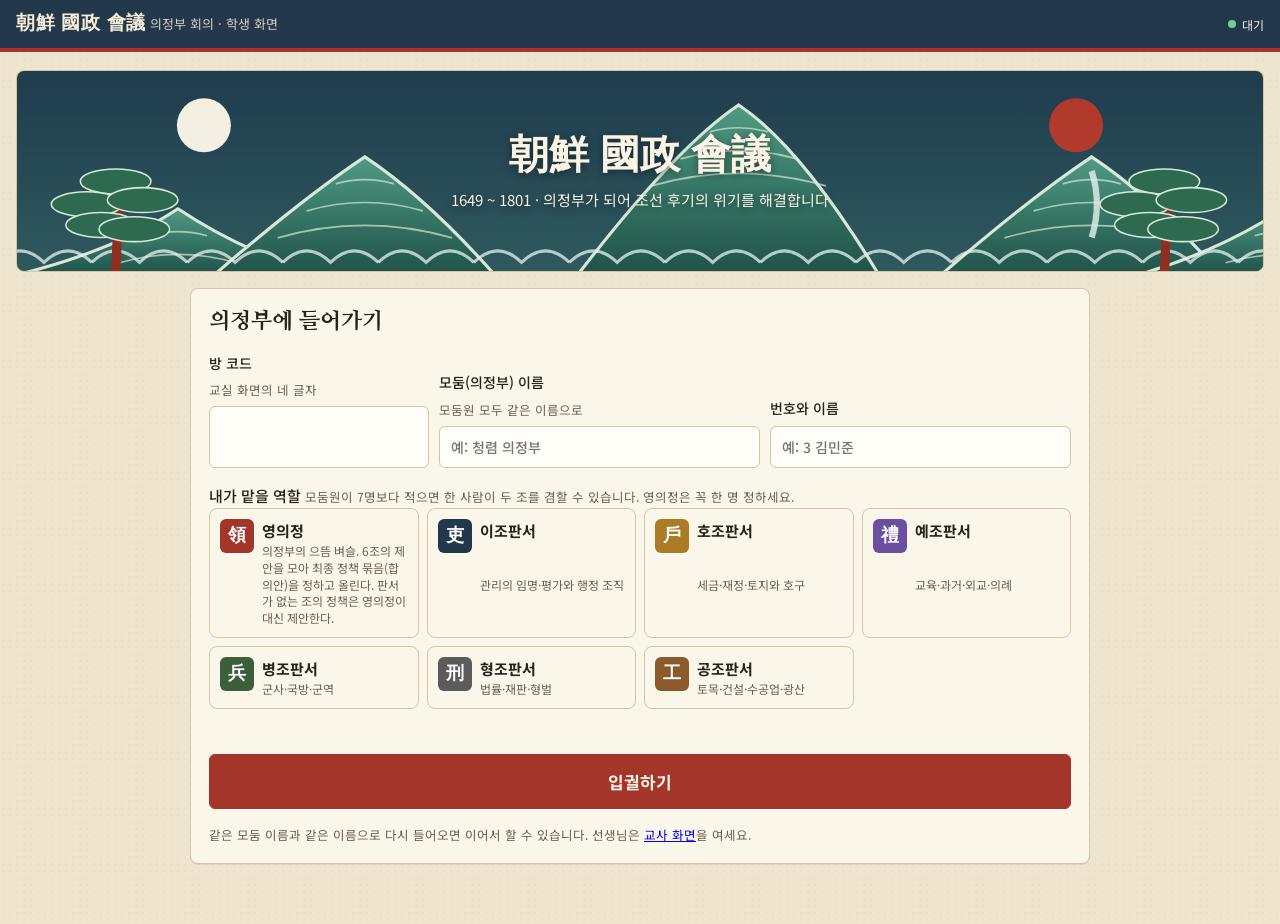
==== commit d38be5d9: "새 사건 7개(북벌·예송·상평통보·울릉도·준천·화성·공노비 해방), 40점 미만 귀양 연출, AI 대사헌 음성 문답 Co-Authored-By: Claude Opus 5.5 <no" ====
--- a/index.html
+++ b/index.html
@@ -27,6 +27,8 @@
 <script src="anim.js"></script>
 <script src="infographic.js"></script>
 <script src="common.js"></script>
+<script src="exile.js"></script>
+<script src="qa.js"></script>
 <script src="server/server.gs.js"></script>
 <script src="demo.js"></script>
 <script>
@@ -50,7 +52,7 @@
   if(!L.code||!L.teamId) return;
   API.state(L.code, ver, L.teamId).then(j=>{
     setConn(true);
-    if(!j.ok){ if(/찾을 수 없/.test(j.error||'')){ L={}; save(); room=null; render(); } return; }
+    if(!j.ok){ if(/찾을 수 없|종료한 방/.test(j.error||'')){ const keep={teamName:L.teamName, name:L.name, roles:L.roles, notice:j.closed?'선생님이 방 '+L.code+'을(를) 종료했습니다. 새 방 코드를 받으면 다시 들어오세요.':''}; L=keep; save(); room=null; render(); } return; }
     if(j.same) return;
     room=j.room; ver=room.ver;
     if(!me()||!mine()){ L.teamId=null; save(); room=null; render(); return; }
@@ -112,6 +114,7 @@
     ${DEMO?'<div class="note" style="max-width:900px;margin:0 auto;width:100%"><b>체험 모드</b> · 먼저 <a href="host.html?demo=1" target="_blank" rel="noopener">교사 화면</a>을 새 탭에서 열어 방을 만든 뒤, 그 방 코드로 들어오세요. 같은 브라우저 안에서만 동작합니다.</div>':''}
     <form class="card stack" id="join" style="max-width:900px; margin:0 auto; width:100%" novalidate>
       <h2 style="font-size:22px">의정부에 들어가기</h2>
+      ${L.notice?`<div class="note">${esc(L.notice)}</div>`:''}
       <div class="row" style="align-items:flex-end">
         <label class="f" for="code" style="flex:0 1 220px">방 코드 <span class="hint">교실 화면의 네 글자</span><input type="text" id="code" value="${esc(L.code||q)}" maxlength="4" autocomplete="off" style="font-size:26px; letter-spacing:.3em; text-transform:uppercase; font-family:var(--display); font-weight:800"></label>
         <label class="f" for="team" style="flex:1 1 200px">모둠(의정부) 이름 <span class="hint">모둠원 모두 같은 이름으로</span><input type="text" id="team" value="${esc(L.teamName||'')}" maxlength="20" placeholder="예: 청렴 의정부" autocomplete="off"></label>
@@ -171,7 +174,7 @@
   const turn=curTurn(room), P=props(), ids=Object.keys(P);
   if(!ids.length) return '<p class="muted small" style="margin:0">아직 고른 조가 없습니다. 판서는 자기 조의 정책 3개 중 하나를 눌러 고르세요.</p>';
   return ids.map(id=>{ const p=policyOf(turn,id), pr=P[id]; return `<div class="prop"><div class="row between"><b>${esc(p.name)}</b><span class="small muted">${esc(pr.name)} · ${esc(pr.role)}</span></div>
-    <p>${esc(pr.why)}</p><p class="small"><b>비슷한 현대 정책</b> ${esc(pr.modern)}</p></div>`; }).join('');
+    <p>${esc(pr.why)}</p><p class="small"><b>비슷한 현대 정책</b> ${esc(pr.modern)}</p>${room.phase==='deciding'&&uCanPropose(id)?`<button class="btn qa-btn" type="button" data-qa="${id}">🎙 대사헌의 질문 받기 <span class="small">AI 신하와 음성 문답</span></button>`:''}</div>`; }).join('');
 }
 function packHTML(){
   const turn=curTurn(room), P=props();
@@ -179,7 +182,7 @@
     return `<div class="slot ${id?'on':''}"><i class="r-${r.id}">${r.icon}</i><b>${r.dept}</b><span>${id?esc(p.name):'보류(아직 고르지 않음)'}</span>${id?`<em class="small muted">${esc(P[id].name)}</em>`:''}${hint.length?`<span class="hintsyn" title="이 정책은 이 조들과 손발이 맞으면 시너지가 날 수 있습니다">🔗 ${hint.join('·')}</span>`:''}</div>`; }).join('');
   const n=Object.keys(P).length;
   return `<div class="slots">${rows}</div>
-    <div class="small" style="margin-top:6px"><b>${n}/6</b> 조 결정${n===6?' · <b style="color:var(--jade)">6조 전원 참여 보너스 +'+FULL_BONUS+'</b>':''} · 예상 방향 ${effList(packEffect(turn,Object.keys(P)))||'-'}</div>
+    <div class="small" style="margin-top:6px"><b>${n}/6</b> 조 결정${n===6?' · <b style="color:var(--jade)">6조 전원 참여 보너스 +'+FULL_BONUS+'</b>':''}</div>
     <p class="hint" style="margin:4px 0 0">🔗는 그 정책과 시너지가 날 수 있는 조입니다. 어떤 정책끼리 맞물리는지는 결과 공개 때 드러납니다. 시너지가 나면 <b>협력 보너스 점수</b>를 받고, 서로 부딪히면 점수를 잃습니다.</p>`;
 }
 function vDecide(){
@@ -199,22 +202,22 @@
   }
   const d=draft();
   $app.innerHTML=`${headHTML()}
-  <div class="card stack" style="margin-top:14px"><div class="row between"><h3 style="font-size:19px">6조의 정책</h3><span class="small muted">각 조는 정책 3개 중 하나를 고릅니다 · 정책을 누르면 자세히 볼 수 있습니다 · ▲▼는 즉시 효과의 방향</span></div>
+  <div class="card stack" style="margin-top:14px"><div class="row between"><h3 style="font-size:19px">6조의 정책</h3><span class="small muted">각 조는 정책 3개 중 하나를 고릅니다 · 정책을 누르면 자세히 볼 수 있습니다</span></div>
     <div id="pols">${polsHTML()}</div></div>
   <div class="play" style="margin-top:14px"><div class="stack">
     ${uCanDecide()?`<form class="card stack yeong" id="act" novalidate><h3 style="font-size:19px"><i class="r-yeong rico">領</i> 6조의 결정 · 영의정 상신</h3>
       <div id="pack">${packHTML()}</div>
       <label class="f" for="why">의정부 결정 근거 <span class="hint">6조의 정책이 어떻게 서로 맞물리는지, 무엇을 얻고 무엇을 감수하는지 (${MIN_WHY}자 이상)</span><textarea id="why" maxlength="400">${esc(d.why)}</textarea><span class="hint" id="cnt">${d.why.trim().length}자</span></label>
-      <div class="err" id="err"></div><button class="btn primary big" type="submit">의정부 결정 상신</button></form>`
+      <div class="err" id="err"></div><div class="row" style="gap:8px"><button class="btn primary big" type="submit">의정부 결정 상신</button><button class="btn qa-btn" type="button" data-qa="pack">🎙 합의안 문답 <span class="small">대사헌에게 검증받기</span></button></div></form>`
       :`<div class="card stack"><h3 style="font-size:17px">6조의 결정</h3><div id="pack">${packHTML()}</div><p class="small muted" style="margin:0">모든 조가 고르면 영의정이 상신합니다.</p></div>`}
     <div class="card stack"><h3 style="font-size:17px">각 조가 고른 정책과 근거</h3><div id="plist">${propListHTML()}</div></div>
     <div class="card"><h3 style="font-size:17px; margin-bottom:10px">다른 의정부</h3><div id="live">${othersHTML()}</div></div></div>
   <div class="side">
-    <div class="card"><h3 style="font-size:16px; margin-bottom:8px">우리 나라</h3>${kingdomSVG(t.st)}<div style="margin-top:10px" id="gg">${gaugesHTML(t.st, uCanDecide()?packEffect(turn,Object.keys(props())):null)}</div>
-      ${uCanDecide()?'<p class="hint" style="margin:8px 0 0">빗금과 ▲▼는 6조 결정의 즉시 효과 방향입니다(크기·시너지·지연 효과는 숨김).</p>':''}</div>
+    <div class="card"><h3 style="font-size:16px; margin-bottom:8px">우리 나라</h3>${kingdomSVG(t.st)}<div style="margin-top:10px" id="gg">${gaugesHTML(t.st)}</div>
+      </div>
     <div class="card"><h3 style="font-size:16px;margin-bottom:8px">우리 의정부</h3><div id="mem">${membersHTML()}</div></div></div></div>`;
 }
-function updPreview(){ const gg=document.getElementById('gg'); if(gg&&uCanDecide()) gg.innerHTML=gaugesHTML(me().st, packEffect(curTurn(room),Object.keys(props()))); }
+function updPreview(){}
 function polModal(pid){
   const turn=curTurn(room), p=policyOf(turn,pid), d=deptOf(pid), pr=props()[pid], m=mine();
   const mineProp=pr&&pr.by===m.id, can=uCanPropose(pid)&&(!pr||mineProp), dec=uCanDecide();
@@ -235,7 +238,6 @@
   if(dec && pr && !mineProp) foot=`<button class="btn" data-unprop="${pid}" style="margin-right:auto">다시 생각해 보라고 돌려보내기</button>`+foot;
   openModal(`<div class="mh"><div><small><i class="dico r-${d.id}">${d.icon}</i> ${esc(d.dept)} 정책</small><h2>${esc(p.name)}</h2></div><button class="x" data-close aria-label="닫기">✕</button></div>
     <div class="mbody"><div class="sec2"><h4>어떤 정책인가요</h4><p>${esc(p.desc)}</p></div>
-      <div class="sec2"><h4>예상되는 즉시 효과</h4><div class="tags">${effList(p.eff)}${p.later?'<span class="tag">몇 해 뒤 추가 효과 있음</span>':''}</div><p class="hint" style="margin-top:4px">방향만 공개됩니다.</p></div>
       ${partners.length?`<div class="sec2"><h4>🔗 시너지 가능성</h4><p>이 정책은 <b>${partners.map(esc).join('·')}</b>의 정책과 손발이 맞으면 시너지가 날 수 있습니다. 해당 조의 판서와 상의해 보세요.</p></div>`:''}
       ${body}</div><div class="mf">${foot}</div>`);
 }
@@ -244,18 +246,19 @@
 function vReveal(){
   const t=me(), turn=curTurn(room), l=t.log.find(x=>x.t===room.turn);
   const prev=prevStats(t), r=rankOf(room,t.id);
-  const notes = l ? l.notes.map((n,i)=>`<div class="note ${n.type}" data-at="${3000+i*350}">${n.type==='later'?'뒤늦게 나타난 효과: ':n.type==='combo'?'정책 조합 효과: ':n.type==='clash'?'정책 충돌: ':''}${esc(n.text)}</div>`).join('') : '';
+  const notes = l ? l.notes.map((n,i)=>`<div class="note ${n.type}" data-at="${3000+i*350}">${n.type==='later'?'뒤늦게 나타난 효과: ':n.type==='combo'?'🔗 시너지 ':n.type==='clash'?'⚡ 충돌 ':''}${esc(n.text)}</div>`).join('') : '';
   const at=3400+(l?l.notes.length:0)*350;
   const mods = l&&l.adopt.length ? `<div class="card stack"><h3 style="font-size:18px">우리가 시행한 정책과 현대 정책</h3><p class="small muted" style="margin:0">왼쪽은 우리 의정부가 쓴 비슷한 현대 정책, 오른쪽은 해설입니다. 같은 점과 다른 점을 찾아보세요.</p>
     ${l.adopt.map((a,i)=>modernHTML(turn,a,{at:at+i*300})).join('')}</div>` : '';
   const tRank=at+300*(l?l.adopt.length:0)+600, tDist=tRank+3600, tReal=tDist+1500;
+  const released=l && releasedTeams(room, room.turn).some(x=>x.id===t.id);
   const rec = l ? (l.adopt.length ? `${turn.year}년(${esc(turn.reign)}), 「${esc(turn.title)}」에 대하여 ${esc(t.name)} 의정부는 <b>${l.adopt.map(a=>esc(policyOf(turn,a.id).name)).join(', ')}</b>을(를) 함께 시행하였다.`
     : `${turn.year}년, 「${esc(turn.title)}」에 대하여 ${esc(t.name)} 의정부는 끝내 <b>아무 정책도 내지 못하였다</b>.`) : '';
   $app.innerHTML=`<div class="stack" id="rv"><button class="skip" data-act="skip">건너뛰기 ▶▶</button>
     <div class="card stack"><div class="row between"><div class="eyebrow">${turn.year}년 실록</div><span class="pill navy" data-at="${tRank}">현재 ${r}위 · ${t.score}점</span></div>
       ${l?`<div class="rec" data-at="0" data-fx="type">${rec}</div>
       <div class="deltas">${SKEYS.map((k,i)=>`<div class="dl" data-at="${1700+i*160}" data-fx="count" data-to="${l.delta[k]}"><div class="k">${STATS[k].name}</div><div class="n z">±0</div><div class="small muted num">${Math.round(t.st[k])}</div></div>`).join('')}</div>
-      ${notes}`:'<p class="muted">이번 사건에는 참여하지 않았습니다.</p>'}</div>
+      ${notes}${released?`<div class="note combo ex-free" data-at="${tRank}">🎉 귀양에서 풀려났습니다(해배). ${esc(josa(exileWho(t),'이가'))} 조정으로 돌아옵니다!</div>`:''}`:'<p class="muted">이번 사건에는 참여하지 않았습니다.</p>'}</div>
     <div class="play"><div class="card stack"><h3 style="font-size:17px">우리 나라의 변화</h3>
         <div class="kgrid"><div class="kswap" data-at="2300" data-fx="swap"><div class="k-old">${kingdomSVG(prev)}</div><div class="k-new">${kingdomSVG(t.st)}</div></div>
         <div data-at="2300" data-fx="bars">${gaugesFromTo(prev, t.st)}</div></div></div>
@@ -269,7 +272,10 @@
     <div class="card"><h3 style="font-size:17px; margin-bottom:10px">각 나라의 모습</h3><div id="live">${othersHTML()}</div>
       <p class="small muted" style="margin:10px 0 0">${room.turn+1>=ERA.turns.length?'선생님이 최종 결과를 열면 회의가 마무리됩니다.':'선생님이 다음 사건을 열 때까지 결과를 함께 살펴보세요.'}</p></div></div>`;
   runStages(document.getElementById('rv'));
-}
+  clearTimeout(exTimer);
+  if(l && t.score<EXILE_LINE) exTimer=setTimeout(()=>{ if(room && room.phase==='revealed' && !exileSeen(room.code, room.turn, t.id)) exileOverlay(room, [t], room.turn); }, tRank+900);
+}
+let exTimer=0;
 
 /* ---------- 최종 ---------- */
 function reportText(){
--- a/style.css
+++ b/style.css
@@ -419,3 +419,74 @@
 .mbr{display:flex; justify-content:space-between; font-size:14px} .mbr.good span{color:var(--jade); font-weight:800} .mbr.bad span{color:var(--bad); font-weight:800}
 .pbbonus{font-size:10px; color:#7a5a12; font-weight:700}
 .slot > :not(i){grid-column:2; min-width:0}
+
+/* ── 귀양 이벤트 ── */
+.exbadge{display:inline-block; background:#3b3048; color:#f1c27a; border-radius:999px; padding:2px 9px; font-size:12px; font-weight:700; letter-spacing:.04em; margin:2px 0; animation:exPulse 1.6s ease-in-out infinite}
+@keyframes exPulse{50%{opacity:.6}}
+.ex-bg{position:fixed; inset:0; z-index:80; background:rgba(20,14,24,.72); display:flex; align-items:center; justify-content:center; padding:14px; animation:fadein .3s}
+.ex-bg.out{opacity:0; transition:opacity .25s}
+.ex-box{background:#f6efe2; border-radius:14px; max-width:720px; width:100%; max-height:calc(100% - 20px); overflow-y:auto; box-shadow:0 24px 70px rgba(0,0,0,.5); border:3px solid #3b3048; animation:exDrop .55s cubic-bezier(.2,1.4,.4,1)}
+@keyframes exDrop{from{transform:translateY(-40px) scale(.92); opacity:0}}
+.ex-head{display:flex; align-items:center; gap:14px; padding:14px 18px; background:#3b3048; color:#f6efe2}
+.ex-head small{display:block; font-size:13px; opacity:.85}
+.ex-head h2{font-size:34px; color:#f1c27a; margin:0; letter-spacing:.06em}
+.ex-stamp{font-family:serif; font-weight:900; font-size:22px; color:#b23a2c; background:#f6efe2; border:3px solid #b23a2c; border-radius:6px; padding:4px 6px; transform:rotate(-12deg); animation:exStamp .6s .35s both cubic-bezier(.3,1.8,.5,1)}
+@keyframes exStamp{from{transform:scale(2.4) rotate(-30deg); opacity:0}}
+.ex-svg{display:block; width:100%; height:auto}
+.ex-walk{animation:exWalk 7s linear .3s both}
+@keyframes exWalk{from{transform:translateX(-120px)} to{transform:translateX(420px)}}
+.ex-walk.to-boat{animation:exWalkSea 7s ease-in-out .3s both}
+@keyframes exWalkSea{0%{transform:translateX(-120px)} 45%{transform:translateX(200px)} 100%{transform:translateX(470px) translateY(-6px)}}
+.ex-boat{opacity:0; animation:exBoat 7s .3s both}
+@keyframes exBoat{0%,44%{opacity:0} 50%,100%{opacity:1}}
+.ex-p,.ex-g{animation:exBob .5s ease-in-out infinite alternate}
+@keyframes exBob{to{transform:translateY(-2px)}}
+.ex-p{animation-delay:.15s}
+.ex-leg line:first-child{animation:exLegA .5s ease-in-out infinite alternate}
+.ex-leg line:last-child{animation:exLegA .5s ease-in-out infinite alternate-reverse}
+@keyframes exLegA{from{transform:translateX(-3px)} to{transform:translateX(3px)}}
+.ex-crows{animation:exCrow 9s linear infinite}
+@keyframes exCrow{from{transform:translateX(-60px)} to{transform:translateX(120px)}}
+.ex-list{display:flex; flex-direction:column; gap:10px; padding:14px 18px 4px}
+.ex-card{border-left:6px solid var(--nc, #3b3048); background:#fff; border-radius:8px; padding:10px 14px; animation:exDrop .5s .8s both}
+.ex-nm{display:flex; align-items:center; gap:8px; font-size:18px}
+.ex-nm .num{margin-left:auto; color:#b23a2c; font-weight:800}
+.ex-msg{margin:6px 0 2px; font-size:17px; line-height:1.55}
+.ex-place{color:#b23a2c; font-size:20px}
+.ex-note{margin:0; color:#6a5a48}
+.ex-foot{padding:6px 18px 0; color:#5a4a3a; margin:0}
+.ex-box > .btn{display:block; margin:12px auto 18px; min-width:200px}
+.ex-free{font-weight:700}
+@media (prefers-reduced-motion: reduce){.ex-walk,.ex-walk.to-boat{animation:none; transform:translateX(200px)} .ex-boat{animation:none; opacity:1} .ex-p,.ex-g,.ex-leg,.ex-crows,.exbadge{animation:none}}
+
+/* ── AI 신하 문답 ── */
+.qa-btn{margin-top:8px; border-color:#6b2a3a; color:#6b2a3a; background:#fbf3f0}
+.qa-btn .small{opacity:.75; font-weight:400}
+.qa-bg{z-index:70}
+.qa-modal{max-width:640px; display:flex; flex-direction:column}
+.qa-top{display:grid; grid-template-columns:72px 1fr; gap:4px 12px; align-items:center; padding:12px 18px 4px}
+.qa-face{grid-row:span 2; width:72px}
+.qa-face svg{width:72px; height:auto}
+#qa.speaking .qa-face svg{animation:qaTalk .35s ease-in-out infinite alternate}
+@keyframes qaTalk{to{transform:translateY(-2px) scale(1.03)}}
+.qa-tts{display:flex; align-items:center; gap:6px; color:var(--muted)}
+.qa-log{display:flex; flex-direction:column; gap:10px; padding:10px 18px; max-height:46vh; overflow-y:auto}
+.qa-b{position:relative; border-radius:12px; padding:10px 14px; max-width:88%; line-height:1.6}
+.qa-b.new,.qa-b.think{animation:pop .25s ease-out}
+.qa-b p{margin:0; font-size:16px}
+.qa-b .who{display:block; font-size:12px; font-weight:700; opacity:.75; margin-bottom:2px}
+.qa-b.ai{background:#f4e9e3; border:1px solid #e2cfc5; align-self:flex-start; padding-right:40px}
+.qa-b.me{background:#e8f0ee; border:1px solid #cfe0db; align-self:flex-end}
+.qa-b.fin{background:#fff8e6; border:2px solid var(--gold, #c8a14a); max-width:100%}
+.qa-rep{position:absolute; right:6px; top:6px; border:none; background:none; font-size:16px; cursor:pointer; padding:4px}
+.qa-grade{position:absolute; right:40px; top:-12px; width:42px; height:42px; border-radius:50%; display:grid; place-items:center; font-family:serif; font-size:22px; font-weight:900; color:#fff; transform:rotate(-10deg); animation:exStamp .5s both cubic-bezier(.3,1.8,.5,1)}
+.qa-grade.g-상{background:#2f6b5e} .qa-grade.g-중{background:#c8a14a} .qa-grade.g-하{background:#b23a2c}
+.qa-b.think p{display:flex; gap:5px; padding:6px 0}
+.qa-b.think i{width:8px; height:8px; border-radius:50%; background:#9a7a6a; animation:qaDot 1s infinite}
+.qa-b.think i:nth-child(2){animation-delay:.15s} .qa-b.think i:nth-child(3){animation-delay:.3s}
+@keyframes qaDot{50%{opacity:.25; transform:translateY(-3px)}}
+.qa-in{display:flex; flex-direction:column; gap:8px; padding:8px 18px 16px; border-top:1px solid var(--line)}
+.qa-in textarea{min-height:80px; font-size:16px}
+.qa-mic.on{background:#b23a2c; color:#fff; border-color:#b23a2c; animation:exPulse 1.2s infinite}
+.qa-end{display:flex; gap:8px; justify-content:flex-end; padding:8px 18px 16px}
+[hidden]{display:none!important}
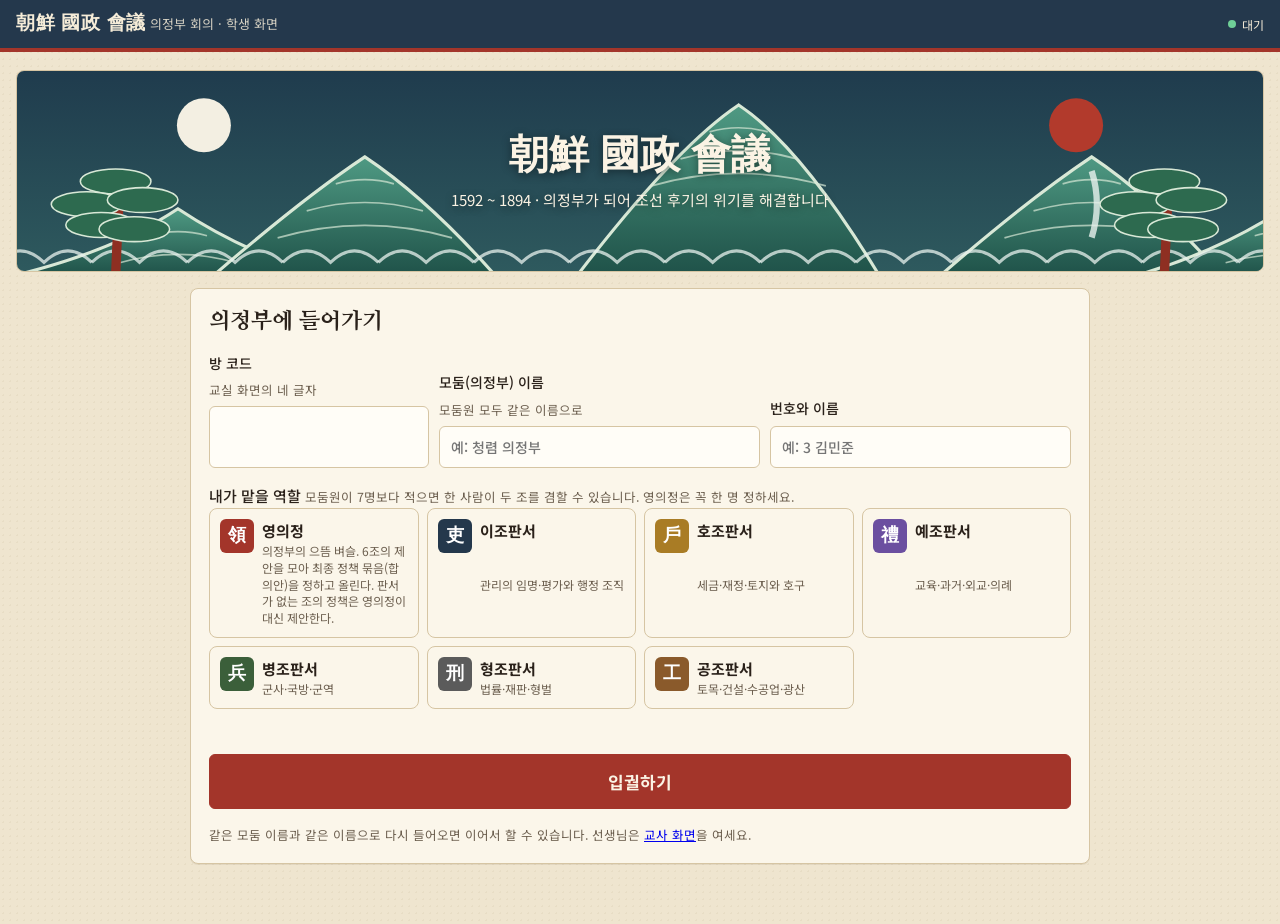
==== commit bd4b6a83: "게임 끝·방 종료 시 학생 화면의 모든 창 닫고 종료 안내, 대사헌 음성 인식 보완(미확정 문장 사용·오류 안내·마이크 점검) Co-Authored-By: Claude Opus 5" ====
--- a/index.html
+++ b/index.html
@@ -52,12 +52,29 @@
   if(!L.code||!L.teamId) return;
   API.state(L.code, ver, L.teamId).then(j=>{
     setConn(true);
-    if(!j.ok){ if(/찾을 수 없|종료한 방/.test(j.error||'')){ const keep={teamName:L.teamName, name:L.name, roles:L.roles, notice:j.closed?'선생님이 방 '+L.code+'을(를) 종료했습니다. 새 방 코드를 받으면 다시 들어오세요.':''}; L=keep; save(); room=null; render(); } return; }
+    if(!j.ok){ if(j.closed||/찾을 수 없|종료한 방/.test(j.error||'')){ teardown(); const keep={teamName:L.teamName, name:L.name, roles:L.roles, notice:j.closed?'선생님이 방 '+L.code+'을(를) 종료했습니다. 새 방 코드를 받으면 다시 들어오세요.':''}; L=keep; save(); room=null; render(); } return; }
     if(j.same) return;
     room=j.room; ver=room.ver;
     if(!me()||!mine()){ L.teamId=null; save(); room=null; render(); return; }
     render();
   }).catch(()=>setConn(false)).finally(()=>{ timer=setTimeout(poll, 2500); });
+}
+/* 방 종료·게임 끝: 떠 있는 창(정책 창, 대사헌 문답, 귀양, 돌발)과 소리·마이크를 모두 닫는다 */
+function teardown(){
+  try{ if(typeof qaClose==='function') qaClose(); }catch(e){}
+  ['modal','qa','exile','endov'].forEach(id=>{ const e=document.getElementById(id); if(e) e.remove(); });
+  try{ speechSynthesis.cancel(); }catch(e){}
+  clearTimeout(typeof exTimer!=='undefined'?exTimer:0);
+  editing=false;
+}
+function endOverlay(){
+  const el=document.createElement('div'); el.id='endov'; el.className='ex-bg';
+  el.setAttribute('role','dialog'); el.setAttribute('aria-modal','true');
+  el.innerHTML=`<div class="ex-box" style="max-width:520px"><div class="ex-head"><span class="ex-stamp">罷朝</span><div><small>선생님이 게임을 끝냈습니다</small><h2>국정 회의 종료</h2></div></div>
+    <p style="padding:16px 20px 0;margin:0;font-size:17px;line-height:1.6">더 이상 정책을 고르거나 상신할 수 없습니다. 최종 결과를 확인하고, 성찰을 작성해 제출하세요.</p>
+    <button class="btn primary" type="button" data-endok>최종 결과 보기</button></div>`;
+  document.body.appendChild(el);
+  el.querySelector('[data-endok]').addEventListener('click',()=>el.remove());
 }
 function key(){ const t=me(), m=mine(); return [room.phase, room.turn, room.mySub?1:0, m.final?1:0, editing?1:0, m.roles.join('')].join(':'); }
 function render(){
@@ -66,7 +83,9 @@
   document.getElementById('who').textContent = t.name+' 의정부 · '+m.name+' ('+m.roles.map(r=>roleById(r).name).join('·')+') · 방 '+room.code;
   const k=key();
   if(k===shown){ liveUpdate(); return; }
+  const wasEnded=shown&&shown.split(':')[0]==='ended';
   shown=k;
+  if(room.phase==='ended'&&!wasEnded){ teardown(); endOverlay(); }
   ({lobby:vLobby, deciding:vDecide, revealed:vReveal, ended:vEnd})[room.phase]();
   window.scrollTo(0,0);
   if(room.phase==='deciding') surAlert();
